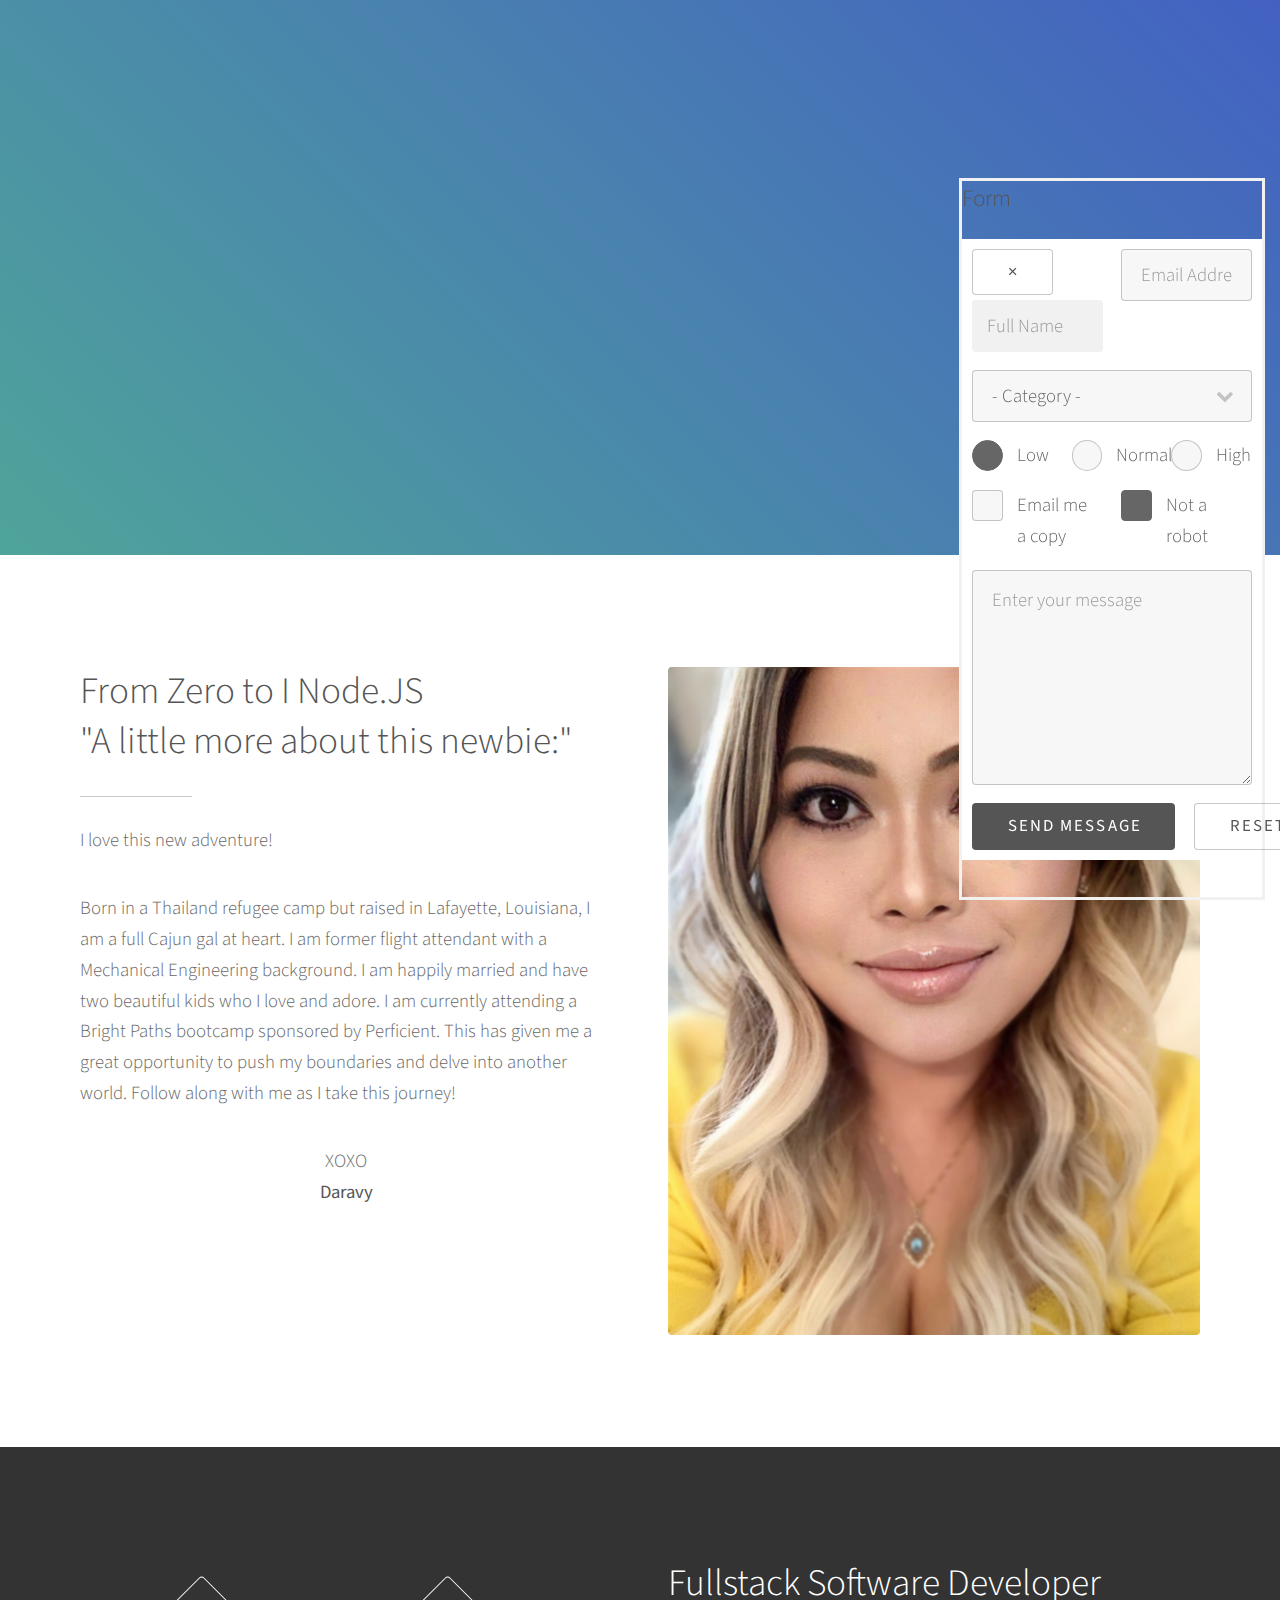
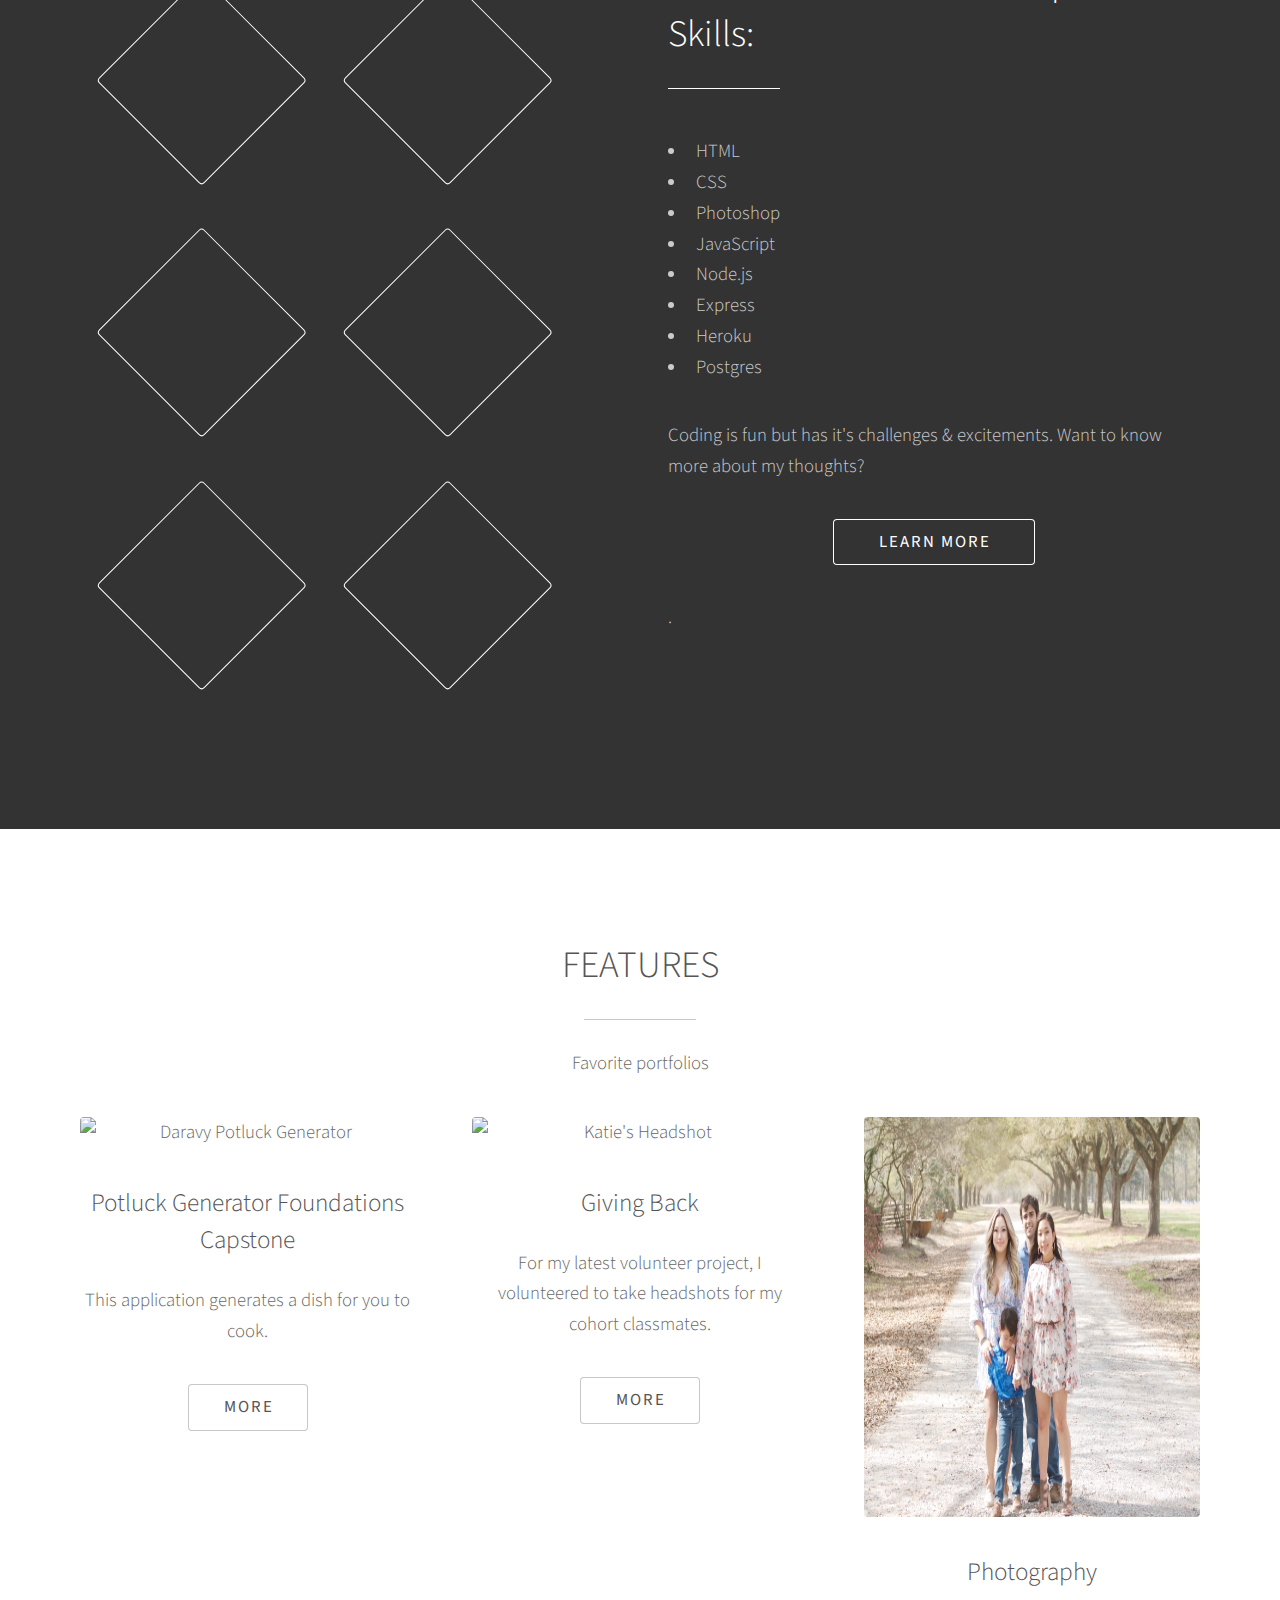
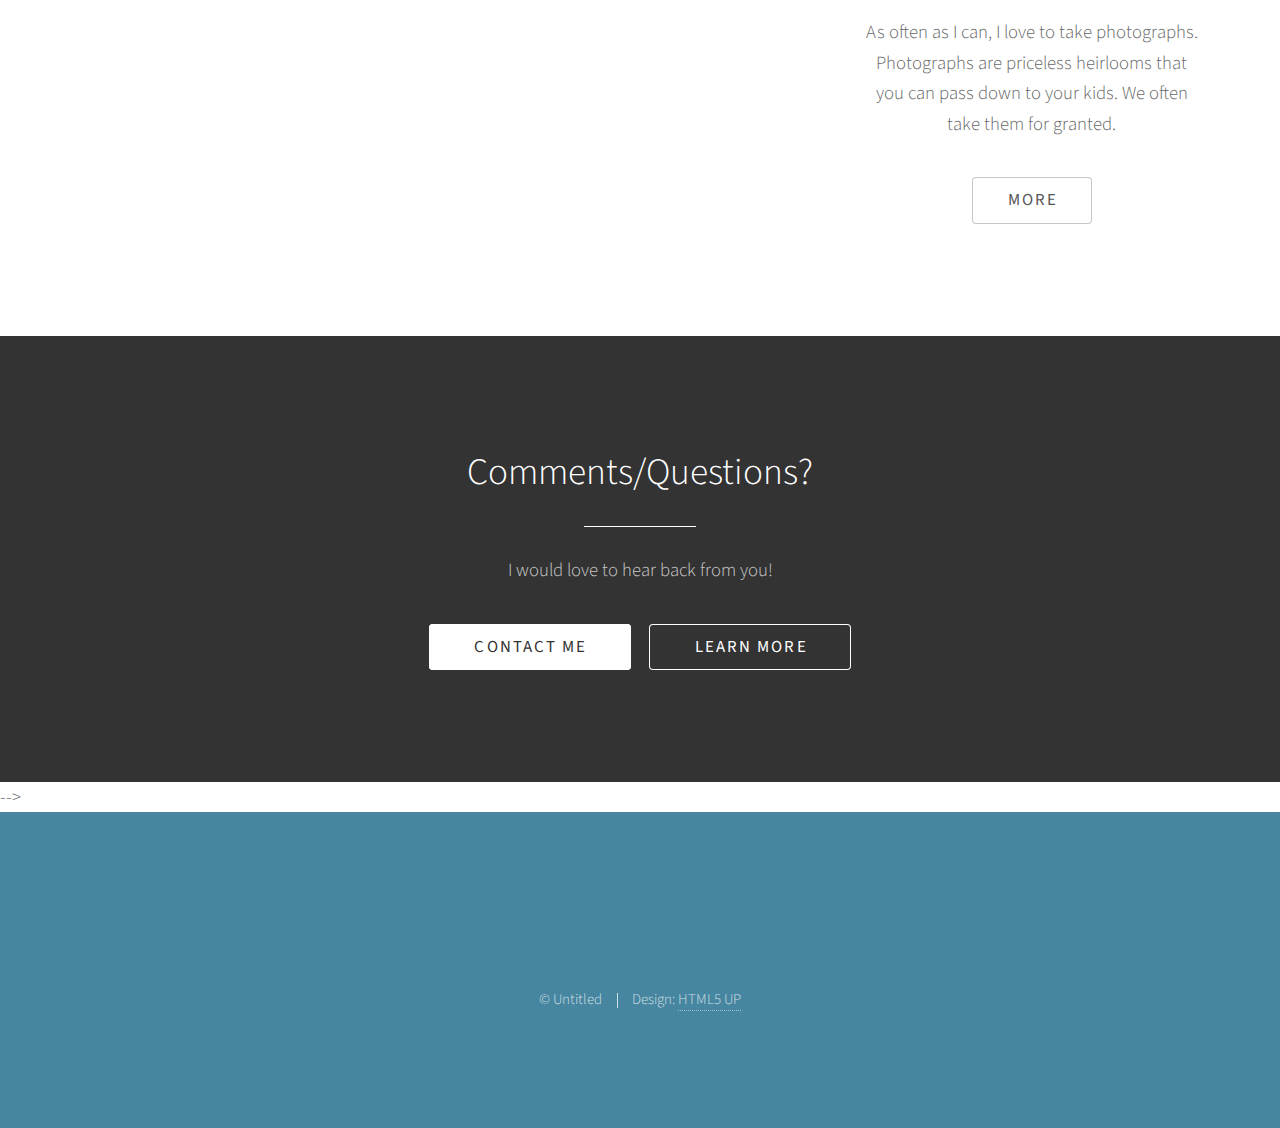
==== index.html @ 85b6d938 "revised code for pop up form" ====
<!DOCTYPE HTML>

<html>
	<head>
		<title>Daravy DeRouen</title>
		<meta charset="utf-8" />
		<meta name="viewport" content="width=device-width, initial-scale=1, user-scalable=no" />
		<link rel="stylesheet" href="assets/css/main.css" />
		<noscript><link rel="stylesheet" href="assets/css/noscript.css" /></noscript>
	</head>
	<body class="is-preload">

		<!-- Header -->
			<section id="header">
				<div class="inner">
					<span class="icon solid major fa-cloud"></span>
					<h1>Hi, I'm <strong>Daravy</strong><br />
					<a href="">Welcome to my site!</a>.</h1>
					<p><br />
					</p>
					<ul class="actions special">
						<li><a href="#one" class="button scrolly">Explore</a></li>
					</ul>
				</div>
			</section>

		<!-- One -->
			<section id="one" class="main style1">
				<div class="container">
					<div class="row gtr-150">
						<div class="col-6 col-12-medium">
							<header class="major">
								<h2>From Zero to I Node.JS<br />
								"A little more about this newbie:"</h2>
							</header>
							<p>I love this new adventure!</p>
							<p>Born in a Thailand refugee camp but raised in Lafayette, Louisiana, I am a full Cajun gal at heart. I am former flight attendant with a Mechanical Engineering background. I am happily married and have two beautiful kids who I love and adore. I am currently attending a Bright Paths bootcamp sponsored by Perficient. This has given me a great opportunity to push my boundaries and delve into another world. Follow along with me as I take this journey!</p>

							<p style="text-align: center;">XOXO<br>
							<span style="color:aqua;"><b>Daravy</b></span></p>
						</div>
						<div class="col-6 col-12-medium imp-medium">
							<span class="image fit"><img src="images/daravy_derouen.JPG" alt="" /></span>
						</div>
					</div>
				</div>
			</section>

		<!-- Two -->
			<section id="two" class="main style2">
				<div class="container">
					<div class="row gtr-150">
						<div class="col-6 col-12-medium">
							<ul class="major-icons">
								<li><span class="icon solid style1 major fa-code"></span></li>
								<li><span class="icon solid style2 major fa-bolt"></span></li>
								<li><span class="icon solid style3 major fa-camera-retro"></span></li>
								<li><span class="icon solid style4 major fa-cog"></span></li>
								<li><span class="icon solid style5 major fa-desktop"></span></li>
								<li><span class="icon solid style6 major fa-calendar"></span></li>
							</ul>
						</div>
						<div class="col-6 col-12-medium">
							<header class="major">
								<h2>Fullstack Software Developer<br />
								Skills:</h2>
							</header>
							<p>
								<ul>
									<li>HTML</li>
									<li>CSS</li>
									<li>Photoshop</li>
									<li>JavaScript</li>
									<li>Node.js</li>
									<li>Express</li>
									<li>Heroku</li>
									<li>Postgres</li>
								</ul>
							</p>

							<p>Coding is fun but has it's challenges & excitements. Want to know more about my thoughts?</p>
							<ul class="actions special">
								<li><a href="./blogs/beforeBootcamp.html" class="button wide">Learn More</a></li>
							</ul>

							.</p>
							<p></p>
						</div>
					</div>
				</div>
			</section>

		<!-- Three -->
			<section id="three" class="main style1 special">
				<div class="container">
					<header class="major">
						<h2>FEATURES</h2>
					</header>
					<p>Favorite portfolios</p>
					<div class="row gtr-150">
						<div class="col-4 col-12-medium">
							<span class="image fit"><img src="images/potluckCapstone.jpg" alt="Daravy Potluck Generator" /></span>
							<h3>Potluck Generator Foundations Capstone</h3>
							<p>This application generates a dish for you to cook.</p>
							<ul class="actions special">
								<li><a href="https://potluck-capstone-daravy.herokuapp.com/" class="button">More</a></li>
							</ul>
						</div>
						<div class="col-4 col-12-medium">
							<span class="image fit"><img src="images/IMG_0400.JPG" alt="Katie's Headshot" /></span>
							<h3>Giving Back</h3>
							<p>For my latest volunteer project, I volunteered to take headshots for my cohort classmates.</p>
							<ul class="actions special">
								<li><a href="#" class="button">More</a></li>
							</ul>
						</div>
						<div class="col-4 col-12-medium">
							<span class="image fit"><img src="images/derouen_family.JPG" width="800px" height="400px" alt="DeRouen" /></span>
							<h3>Photography</h3>
							<p>As often as I can, I love to take photographs. Photographs are priceless heirlooms that you can pass down to your kids. We often take them for granted.</p>
							<ul class="actions special">
								<li><a href="daravy/photo.html" target="blank" class="button">More</a></li>
							</ul>
						</div>
					</div>
				</div>
			</section>

		<!-- Four -->
			<section id="four" class="main style2 special">
				<div class="container">
					<header class="major">
						<h2>Comments/Questions?</h2>
					</header>
					<p>I would love to hear back from you!</p>
					<ul class="actions special">
						<li class="button wide primary" id="myForm" onclick="openForm()">Contact Me</a></li>
						<li><a href="./blogs/beforeBootcamp.html" class="button wide">Learn More</a></li>
					</ul>
				</div>
			</section>

		<!-- Five >
		<!--
			<section id="five" class="main style1">
				<div class="container">
					<header class="major special">
						<h2>Elements</h2>
					</header>

					<section>
						<h4>Text</h4>
						<p>This is <b>bold</b> and this is <strong>strong</strong>. This is <i>italic</i> and this is <em>emphasized</em>.
						This is <sup>superscript</sup> text and this is <sub>subscript</sub> text.
						This is <u>underlined</u> and this is code: <code>for (;;) { ... }</code>. Finally, <a href="#">this is a link</a>.</p>
						<hr />
						<header>
							<h4>Heading with a Subtitle</h4>
							<p>Lorem ipsum dolor sit amet nullam id egestas urna aliquam</p>
						</header>
						<p>Nunc lacinia ante nunc ac lobortis. Interdum adipiscing gravida odio porttitor sem non mi integer non faucibus ornare mi ut ante amet placerat aliquet. Volutpat eu sed ante lacinia sapien lorem accumsan varius montes viverra nibh in adipiscing blandit tempus accumsan.</p>
						<header>
							<h5>Heading with a Subtitle</h5>
							<p>Lorem ipsum dolor sit amet nullam id egestas urna aliquam</p>
						</header>
						<p>Nunc lacinia ante nunc ac lobortis. Interdum adipiscing gravida odio porttitor sem non mi integer non faucibus ornare mi ut ante amet placerat aliquet. Volutpat eu sed ante lacinia sapien lorem accumsan varius montes viverra nibh in adipiscing blandit tempus accumsan.</p>
						<hr />
						<h2>Heading Level 2</h2>
						<h3>Heading Level 3</h3>
						<h4>Heading Level 4</h4>
						<h5>Heading Level 5</h5>
						<h6>Heading Level 6</h6>
						<hr />
						<h5>Blockquote</h5>
						<blockquote>Fringilla nisl. Donec accumsan interdum nisi, quis tincidunt felis sagittis eget tempus euismod. Vestibulum ante ipsum primis in faucibus vestibulum. Blandit adipiscing eu felis iaculis volutpat ac adipiscing accumsan faucibus. Vestibulum ante ipsum primis in faucibus lorem ipsum dolor sit amet nullam adipiscing eu felis.</blockquote>
						<h5>Preformatted</h5>
						<pre><code>i = 0;

while (!deck.isInOrder()) {
print 'Iteration ' + i;
deck.shuffle();
i++;
}

print 'It took ' + i + ' iterations to sort the deck.';</code></pre>
					</section>

					<section>
						<h4>Lists</h4>
						<div class="row">
							<div class="col-6 col-12-medium">
								<h5>Unordered</h5>
								<ul>
									<li>Dolor pulvinar etiam.</li>
									<li>Sagittis adipiscing.</li>
									<li>Felis enim feugiat.</li>
								</ul>
								<h5>Alternate</h5>
								<ul class="alt">
									<li>Dolor pulvinar etiam.</li>
									<li>Sagittis adipiscing.</li>
									<li>Felis enim feugiat.</li>
								</ul>
							</div>
							<div class="col-6 col-12-medium">
								<h5>Ordered</h5>
								<ol>
									<li>Dolor pulvinar etiam.</li>
									<li>Etiam vel felis viverra.</li>
									<li>Felis enim feugiat.</li>
									<li>Dolor pulvinar etiam.</li>
									<li>Etiam vel felis lorem.</li>
									<li>Felis enim et feugiat.</li>
								</ol>
								<h5>Icons</h5>
								<ul class="icons">
									<li><a href="#" class="icon brands fa-twitter"><span class="label">Twitter</span></a></li>
									<li><a href="#" class="icon brands fa-facebook-f"><span class="label">Facebook</span></a></li>
									<li><a href="#" class="icon brands fa-instagram"><span class="label">Instagram</span></a></li>
									<li><a href="#" class="icon brands fa-github"><span class="label">Github</span></a></li>
								</ul>
							</div>
						</div>
						<h5>Actions</h5>
						<div class="row">
							<div class="col-6 col-12-medium">
								<ul class="actions">
									<li><a href="#" class="button primary">Default</a></li>
									<li><a href="#" class="button">Default</a></li>
								</ul>
								<ul class="actions small">
									<li><a href="#" class="button primary small">Small</a></li>
									<li><a href="#" class="button small">Small</a></li>
								</ul>
								<ul class="actions stacked">
									<li><a href="#" class="button primary">Default</a></li>
									<li><a href="#" class="button">Default</a></li>
								</ul>
								<ul class="actions stacked">
									<li><a href="#" class="button primary small">Small</a></li>
									<li><a href="#" class="button small">Small</a></li>
								</ul>
							</div>
							<div class="col-6 col-12-medium">
								<ul class="actions stacked">
									<li><a href="#" class="button primary fit">Default</a></li>
									<li><a href="#" class="button fit">Default</a></li>
								</ul>
								<ul class="actions stacked">
									<li><a href="#" class="button primary small fit">Small</a></li>
									<li><a href="#" class="button small fit">Small</a></li>
								</ul>
							</div>
						</div>
					</section>

					<section>
						<h4>Table</h4>
						<h5>Default</h5>
						<div class="table-wrapper">
							<table>
								<thead>
									<tr>
										<th>Name</th>
										<th>Description</th>
										<th>Price</th>
									</tr>
								</thead>
								<tbody>
									<tr>
										<td>Item One</td>
										<td>Ante turpis integer aliquet porttitor.</td>
										<td>29.99</td>
									</tr>
									<tr>
										<td>Item Two</td>
										<td>Vis ac commodo adipiscing arcu aliquet.</td>
										<td>19.99</td>
									</tr>
									<tr>
										<td>Item Three</td>
										<td> Morbi faucibus arcu accumsan lorem.</td>
										<td>29.99</td>
									</tr>
									<tr>
										<td>Item Four</td>
										<td>Vitae integer tempus condimentum.</td>
										<td>19.99</td>
									</tr>
									<tr>
										<td>Item Five</td>
										<td>Ante turpis integer aliquet porttitor.</td>
										<td>29.99</td>
									</tr>
								</tbody>
								<tfoot>
									<tr>
										<td colspan="2"></td>
										<td>100.00</td>
									</tr>
								</tfoot>
							</table>
						</div>

						<h5>Alternate</h5>
						<div class="table-wrapper">
							<table class="alt">
								<thead>
									<tr>
										<th>Name</th>
										<th>Description</th>
										<th>Price</th>
									</tr>
								</thead>
								<tbody>
									<tr>
										<td>Item One</td>
										<td>Ante turpis integer aliquet porttitor.</td>
										<td>29.99</td>
									</tr>
									<tr>
										<td>Item Two</td>
										<td>Vis ac commodo adipiscing arcu aliquet.</td>
										<td>19.99</td>
									</tr>
									<tr>
										<td>Item Three</td>
										<td> Morbi faucibus arcu accumsan lorem.</td>
										<td>29.99</td>
									</tr>
									<tr>
										<td>Item Four</td>
										<td>Vitae integer tempus condimentum.</td>
										<td>19.99</td>
									</tr>
									<tr>
										<td>Item Five</td>
										<td>Ante turpis integer aliquet porttitor.</td>
										<td>29.99</td>
									</tr>
								</tbody>
								<tfoot>
									<tr>
										<td colspan="2"></td>
										<td>100.00</td>
									</tr>
								</tfoot>
							</table>
						</div>
					</section>

					<section>
						<h4>Buttons</h4>
						<ul class="actions">
							<li><a href="#" class="button primary">Primary</a></li>
							<li><a href="#" class="button">Default</a></li>
						</ul>
						<ul class="actions">
							<li><a href="#" class="button large">Large</a></li>
							<li><a href="#" class="button">Default</a></li>
							<li><a href="#" class="button small">Small</a></li>
						</ul>
						<ul class="actions fit">
							<li><a href="#" class="button fit">Fit</a></li>
							<li><a href="#" class="button primary fit">Fit</a></li>
							<li><a href="#" class="button fit">Fit</a></li>
						</ul>
						<ul class="actions fit small">
							<li><a href="#" class="button primary fit small">Fit + Small</a></li>
							<li><a href="#" class="button fit small">Fit + Small</a></li>
							<li><a href="#" class="button primary fit small">Fit + Small</a></li>
						</ul>
						<ul class="actions">
							<li><a href="#" class="button primary icon solid fa-download">Icon</a></li>
							<li><a href="#" class="button icon solid fa-download">Icon</a></li>
						</ul>
						<ul class="actions">
							<li><span class="button primary disabled">Disabled</span></li>
							<li><span class="button disabled">Disabled</span></li>
						</ul>
					</section-->
					<div class="form-popup" id="myForm">
						<!--style="display: block;"-->
						<h4>Form</h4>
						<form target="_blank" action="https://formsubmit.co/derouen.daravy@gmail.com" method="POST" class="form-container">

							<div class="row gtr-uniform gtr-50">
								<div class="col-6 col-12-xsmall">
									<button class="close-button">&times;</button>
									<input type="text" name="name" id="name" value="" placeholder="Full Name" required />
								</div>
								<div class="col-6 col-12-xsmall">
									<input type="email" name="email" id="email" value="" placeholder="Email Address" required />
								</div>
								<div class="col-12">
									<select name="category" id="category">
										<option value="">- Category -</option>
										<option value="1">Work</option>
										<option value="1">Networking</option>
										<option value="1">Personal</option>
										<!--option value="1">Human Resources</option-->
									</select>
								</div>
								<div class="col-4 col-12-small">
									<input type="radio" id="priority-low" name="priority" checked>
									<label for="priority-low">Low</label>
									<!--took the "demo-" out of ids properties"-->
								</div>
								<div class="col-4 col-12-small">
									<input type="radio" id="priority-normal" name="priority">
									<label for="demo-priority-normal">Normal</label>
								</div>
								<div class="col-4 col-12-small">
									<input type="radio" id="priority-high" name="priority">
									<label for="priority-high">High</label>
								</div>
								<div class="col-6 col-12-small">
									<input type="checkbox" id="copy" name="copy">
									<label for="demo-copy">Email me a copy</label>
								</div>
								<div class="col-6 col-12-small">
									<input type="checkbox" id="human" name="human" checked>
									<label for="human">Not a robot</label>
								</div>
								<div class="col-12">
									<textarea name="message" id="message" placeholder="Enter your message" required rows="6"></textarea>
								</div>
								<div class="col-12">
									<ul class="actions">
										<li><input type="submit" value="Send Message" class="primary" /></li>
										<li><input type="reset" value="Reset" /></li>
									</ul>
								</div>
							</div>
						</form>
				
					</div>

					<!--section>
						<h4>Image</h4>
						<h5>Fit</h5>
						<div class="box alt">
							<div class="row gtr-uniform gtr-50">
								<div class="col-12"><span class="image fit"><img src="images/pic06.jpg" alt="" /></span></div>
								<div class="col-4"><span class="image fit"><img src="images/pic02.jpg" alt="" /></span></div>
								<div class="col-4"><span class="image fit"><img src="images/pic03.jpg" alt="" /></span></div>
								<div class="col-4"><span class="image fit"><img src="images/pic04.jpg" alt="" /></span></div>
								<div class="col-4"><span class="image fit"><img src="images/pic03.jpg" alt="" /></span></div>
								<div class="col-4"><span class="image fit"><img src="images/pic04.jpg" alt="" /></span></div>
								<div class="col-4"><span class="image fit"><img src="images/pic02.jpg" alt="" /></span></div>
								<div class="col-4"><span class="image fit"><img src="images/pic04.jpg" alt="" /></span></div>
								<div class="col-4"><span class="image fit"><img src="images/pic02.jpg" alt="" /></span></div>
								<div class="col-4"><span class="image fit"><img src="images/pic03.jpg" alt="" /></span></div>
							</div>
						</div>
						<h5>Left &amp; Right</h5>
						<p><span class="image left"><img src="images/pic05.jpg" alt="" /></span>Fringilla nisl. Donec accumsan interdum nisi, quis tincidunt felis sagittis eget. tempus euismod. Vestibulum ante ipsum primis in faucibus vestibulum. Blandit adipiscing eu felis iaculis volutpat ac adipiscing accumsan eu faucibus. Integer ac pellentesque praesent tincidunt felis sagittis eget. tempus euismod. Vestibulum ante ipsum primis in faucibus vestibulum. Blandit adipiscing eu felis iaculis volutpat ac adipiscing accumsan eu faucibus. Integer ac pellentesque praesent. Donec accumsan interdum nisi, quis tincidunt felis sagittis eget. tempus euismod. Vestibulum ante ipsum primis in faucibus vestibulum. Blandit adipiscing eu felis iaculis volutpat ac adipiscing accumsan eu faucibus. Integer ac pellentesque praesent tincidunt felis sagittis eget. tempus euismod. Vestibulum ante ipsum primis in faucibus vestibulum. Blandit adipiscing eu felis iaculis volutpat ac adipiscing accumsan eu faucibus. Integer ac pellentesque praesent. Blandit adipiscing eu felis iaculis volutpat ac adipiscing accumsan eu faucibus. Integer ac pellentesque praesent tincidunt felis sagittis eget. tempus euismod. Vestibulum ante ipsum primis in faucibus vestibulum. Blandit adipiscing eu felis iaculis volutpat ac adipiscing accumsan eu faucibus. Integer ac pellentesque praesent.</p>
						<p><span class="image right"><img src="images/pic05.jpg" alt="" /></span>Fringilla nisl. Donec accumsan interdum nisi, quis tincidunt felis sagittis eget. tempus euismod. Vestibulum ante ipsum primis in faucibus vestibulum. Blandit adipiscing eu felis iaculis volutpat ac adipiscing accumsan eu faucibus. Integer ac pellentesque praesent tincidunt felis sagittis eget. tempus euismod. Vestibulum ante ipsum primis in faucibus vestibulum. Blandit adipiscing eu felis iaculis volutpat ac adipiscing accumsan eu faucibus. Integer ac pellentesque praesent. Donec accumsan interdum nisi, quis tincidunt felis sagittis eget. tempus euismod. Vestibulum ante ipsum primis in faucibus vestibulum. Blandit adipiscing eu felis iaculis volutpat ac adipiscing accumsan eu faucibus. Integer ac pellentesque praesent tincidunt felis sagittis eget. tempus euismod. Vestibulum ante ipsum primis in faucibus vestibulum. Blandit adipiscing eu felis iaculis volutpat ac adipiscing accumsan eu faucibus. Integer ac pellentesque praesent. Blandit adipiscing eu felis iaculis volutpat ac adipiscing accumsan eu faucibus. Integer ac pellentesque praesent tincidunt felis sagittis eget. tempus euismod. Vestibulum ante ipsum primis in faucibus vestibulum. Blandit adipiscing eu felis iaculis volutpat ac adipiscing accumsan eu faucibus. Integer ac pellentesque praesent.</p>
					</section>

				</div>
			</section-->
		-->

		<!-- Footer -->
			<section id="footer">
				<ul class="icons">
					<li><a href="#" class="icon brands alt fa-twitter"><span class="label">Twitter</span></a></li>
			
					<li><a href="https://github.com/daravyderouen" class="icon brands alt fa-github"><span class="label">GitHub</span></a></li>
					<li><a href="https://www.linkedin.com/in/daravy/" class="icon solid alt fa-linkedin"><span class="label">LinkedIn</span></a></li>
				</ul>
				<ul class="copyright">
					<li>&copy; Untitled</li><li>Design: <a href="">HTML5 UP</a></li>
				</ul>
			</section>

		<!-- Scripts -->
		<script>

				function openForm() {
					//alert("Openform clicked!")
  				document.getElementById("myForm").style.display = 'block';
				}// changed from "block" to ''

				function closeForm() {
  				document.getElementById("myForm").style.display = "none";
				}

		</script>


			<script src="assets/js/jquery.min.js"></script>
			<script src="assets/js/jquery.scrolly.min.js"></script>
			<script src="assets/js/browser.min.js"></script>
			<script src="assets/js/breakpoints.min.js"></script>
			<script src="assets/js/util.js"></script>
			<script src="assets/js/main.js"></script>

	</body>
</html>
---- assets/css/main.css ----
@import url("fontawesome-all.min.css");
@import url("https://fonts.googleapis.com/css?family=Source+Sans+Pro:300,300italic,400,400italic");

/*
	Photon by HTML5 UP
	html5up.net | @ajlkn
	Free for personal and commercial use under the CCA 3.0 license (html5up.net/license)
*/

html, body, div, span, applet, object,
iframe, h1, h2, h3, h4, h5, h6, p, blockquote,
pre, a, abbr, acronym, address, big, cite,
code, del, dfn, em, img, ins, kbd, q, s, samp,
small, strike, strong, sub, sup, tt, var, b,
u, i, center, dl, dt, dd, ol, ul, li, fieldset,
form, label, legend, table, caption, tbody,
tfoot, thead, tr, th, td, article, aside,
canvas, details, embed, figure, figcaption,
footer, header, hgroup, menu, nav, output, ruby,
section, summary, time, mark, audio, video {
	margin: 0;
	padding: 0;
	border: 0;
	font-size: 100%;
	font: inherit;
	vertical-align: baseline;}

article, aside, details, figcaption, figure,
footer, header, hgroup, menu, nav, section {
	display: block;}

body {
	line-height: 1;
}

ol, ul {
	list-style: none;
}

blockquote, q {
	quotes: none;
}

	blockquote:before, blockquote:after, q:before, q:after {
		content: '';
		content: none;
	}

table {
	border-collapse: collapse;
	border-spacing: 0;
}

body {
	-webkit-text-size-adjust: none;
}

mark {
	background-color: transparent;
	color: inherit;
}

input::-moz-focus-inner {
	border: 0;
	padding: 0;
}

input, select, textarea {
	-moz-appearance: none;
	-webkit-appearance: none;
	-ms-appearance: none;
	appearance: none;
}

/* Basic */

	html {
		box-sizing: border-box;
	}

	*, *:before, *:after {
		box-sizing: inherit;
	}

	body {
		background: #fff;
	}

		body.is-preload *, body.is-preload *:before, body.is-preload *:after {
			-moz-animation: none !important;
			-webkit-animation: none !important;
			-ms-animation: none !important;
			animation: none !important;
			-moz-transition: none !important;
			-webkit-transition: none !important;
			-ms-transition: none !important;
			transition: none !important;
		}

	body, input, select, textarea {
		color: #666;
		font-family: "Source Sans Pro", Helvetica, sans-serif;
		font-size: 16pt;
		font-weight: 300;
		line-height: 1.65em;
	}

	a {
		-moz-transition: color 0.2s ease-in-out, border-color 0.2s ease-in-out;
		-webkit-transition: color 0.2s ease-in-out, border-color 0.2s ease-in-out;
		-ms-transition: color 0.2s ease-in-out, border-color 0.2s ease-in-out;
		transition: color 0.2s ease-in-out, border-color 0.2s ease-in-out;
		border-bottom: dotted 1px #666;
		color: inherit;
		text-decoration: none;
	}

		a:hover {
			border-bottom-color: transparent !important;
			color: #6bd4c8;
		}

	strong, b {
		color: #555;
		font-weight: 400;
	}

	em, i {
		font-style: italic;
	}

	p {
		margin: 0 0 2em 0;
	}

	h1, h2, h3, h4, h5, h6 {
		color: #555;
		line-height: 1em;
		margin: 0 0 1em 0;
	}

		h1 a, h2 a, h3 a, h4 a, h5 a, h6 a {
			color: inherit;
			text-decoration: none;
		}

	h1 {
		font-size: 2.25em;
		line-height: 1.35em;
	}

	h2 {
		font-size: 2em;
		line-height: 1.35em;
	}

	h3 {
		font-size: 1.35em;
		line-height: 1.5em;
	}

	h4 {
		font-size: 1.25em;
		line-height: 1.5em;
	}

	h5 {
		font-size: 0.9em;
		line-height: 1.5em;
	}

	h6 {
		font-size: 0.7em;
		line-height: 1.5em;
	}

	sub {
		font-size: 0.8em;
		position: relative;
		top: 0.5em;
	}

	sup {
		font-size: 0.8em;
		position: relative;
		top: -0.5em;
	}

	hr {
		border: 0;
		border-bottom: solid 1px rgba(144, 144, 144, 0.5);
		margin: 2em 0;
	}

		hr.major {
			margin: 3em 0;
		}

	blockquote {
		border-left: solid 4px rgba(144, 144, 144, 0.5);
		font-style: italic;
		margin: 0 0 2em 0;
		padding: 0.5em 0 0.5em 2em;
	}

	code {
		background: rgba(144, 144, 144, 0.075);
		border-radius: 4px;
		border: solid 1px rgba(144, 144, 144, 0.5);
		font-family: "Courier New", monospace;
		font-size: 0.9em;
		margin: 0 0.25em;
		padding: 0.25em 0.65em;
	}

	pre {
		-webkit-overflow-scrolling: touch;
		font-family: "Courier New", monospace;
		font-size: 0.9em;
		margin: 0 0 2em 0;
	}

		pre code {
			display: block;
			line-height: 1.75em;
			padding: 1em 1.5em;
			overflow-x: auto;
		}

	.align-left {
		text-align: left;
	}

	.align-center {
		text-align: center;
	}

	.align-right {
		text-align: right;
	}

/* Container */

	.container {
		margin: 0 auto;
		max-width: calc(100% - 4em);
		width: 60em;
	}

		.container.xsmall {
			width: 15em;
		}

		.container.small {
			width: 30em;
		}

		.container.medium {
			width: 45em;
		}

		.container.large {
			width: 75em;
		}

		.container.xlarge {
			width: 90em;
		}

		.container.max {
			width: 100%;
		}

		@media screen and (max-width: 980px) {

			.container {
				max-width: 100% !important;
				width: 100% !important;
			}

		}

		@media screen and (max-width: 480px) {

			.container {
				max-width: calc(100% - 3em);
			}

		}

/* Row */

	.row {
		display: flex;
		flex-wrap: wrap;
		box-sizing: border-box;
		align-items: stretch;
	}

		.row > * {
			box-sizing: border-box;
		}

		.row.gtr-uniform > * > :last-child {
			margin-bottom: 0;
		}

		.row.aln-left {
			justify-content: flex-start;
		}

		.row.aln-center {
			justify-content: center;
		}

		.row.aln-right {
			justify-content: flex-end;
		}

		.row.aln-top {
			align-items: flex-start;
		}

		.row.aln-middle {
			align-items: center;
		}

		.row.aln-bottom {
			align-items: flex-end;
		}

		.row > .imp {
			order: -1;
		}

		.row > .col-1 {
			width: 8.33333%;
		}

		.row > .off-1 {
			margin-left: 8.33333%;
		}

		.row > .col-2 {
			width: 16.66667%;
		}

		.row > .off-2 {
			margin-left: 16.66667%;
		}

		.row > .col-3 {
			width: 25%;
		}

		.row > .off-3 {
			margin-left: 25%;
		}

		.row > .col-4 {
			width: 33.33333%;
		}

		.row > .off-4 {
			margin-left: 33.33333%;
		}

		.row > .col-5 {
			width: 41.66667%;
		}

		.row > .off-5 {
			margin-left: 41.66667%;
		}

		.row > .col-6 {
			width: 50%;
		}

		.row > .off-6 {
			margin-left: 50%;
		}

		.row > .col-7 {
			width: 58.33333%;
		}

		.row > .off-7 {
			margin-left: 58.33333%;
		}

		.row > .col-8 {
			width: 66.66667%;
		}

		.row > .off-8 {
			margin-left: 66.66667%;
		}

		.row > .col-9 {
			width: 75%;
		}

		.row > .off-9 {
			margin-left: 75%;
		}

		.row > .col-10 {
			width: 83.33333%;
		}

		.row > .off-10 {
			margin-left: 83.33333%;
		}

		.row > .col-11 {
			width: 91.66667%;
		}

		.row > .off-11 {
			margin-left: 91.66667%;
		}

		.row > .col-12 {
			width: 100%;
		}

		.row > .off-12 {
			margin-left: 100%;
		}

		.row.gtr-0 {
			margin-top: 0;
			margin-left: 0em;
		}

			.row.gtr-0 > * {
				padding: 0 0 0 0em;
			}

			.row.gtr-0.gtr-uniform {
				margin-top: 0em;
			}

				.row.gtr-0.gtr-uniform > * {
					padding-top: 0em;
				}

		.row.gtr-25 {
			margin-top: 0;
			margin-left: -0.5em;
		}

			.row.gtr-25 > * {
				padding: 0 0 0 0.5em;
			}

			.row.gtr-25.gtr-uniform {
				margin-top: -0.5em;
			}

				.row.gtr-25.gtr-uniform > * {
					padding-top: 0.5em;
				}

		.row.gtr-50 {
			margin-top: 0;
			margin-left: -1em;
		}

			.row.gtr-50 > * {
				padding: 0 0 0 1em;
			}

			.row.gtr-50.gtr-uniform {
				margin-top: -1em;
			}

				.row.gtr-50.gtr-uniform > * {
					padding-top: 1em;
				}

		.row {
			margin-top: 0;
			margin-left: -2em;
		}

			.row > * {
				padding: 0 0 0 2em;
			}

			.row.gtr-uniform {
				margin-top: -2em;
			}

				.row.gtr-uniform > * {
					padding-top: 2em;
				}

		.row.gtr-150 {
			margin-top: 0;
			margin-left: -3em;
		}

			.row.gtr-150 > * {
				padding: 0 0 0 3em;
			}

			.row.gtr-150.gtr-uniform {
				margin-top: -3em;
			}

				.row.gtr-150.gtr-uniform > * {
					padding-top: 3em;
				}

		.row.gtr-200 {
			margin-top: 0;
			margin-left: -4em;
		}

			.row.gtr-200 > * {
				padding: 0 0 0 4em;
			}

			.row.gtr-200.gtr-uniform {
				margin-top: -4em;
			}

				.row.gtr-200.gtr-uniform > * {
					padding-top: 4em;
				}

		@media screen and (max-width: 1680px) {

			.row {
				display: flex;
				flex-wrap: wrap;
				box-sizing: border-box;
				align-items: stretch;
			}

				.row > * {
					box-sizing: border-box;
				}

				.row.gtr-uniform > * > :last-child {
					margin-bottom: 0;
				}

				.row.aln-left {
					justify-content: flex-start;
				}

				.row.aln-center {
					justify-content: center;
				}

				.row.aln-right {
					justify-content: flex-end;
				}

				.row.aln-top {
					align-items: flex-start;
				}

				.row.aln-middle {
					align-items: center;
				}

				.row.aln-bottom {
					align-items: flex-end;
				}

				.row > .imp-xlarge {
					order: -1;
				}

				.row > .col-1-xlarge {
					width: 8.33333%;
				}

				.row > .off-1-xlarge {
					margin-left: 8.33333%;
				}

				.row > .col-2-xlarge {
					width: 16.66667%;
				}

				.row > .off-2-xlarge {
					margin-left: 16.66667%;
				}

				.row > .col-3-xlarge {
					width: 25%;
				}

				.row > .off-3-xlarge {
					margin-left: 25%;
				}

				.row > .col-4-xlarge {
					width: 33.33333%;
				}

				.row > .off-4-xlarge {
					margin-left: 33.33333%;
				}

				.row > .col-5-xlarge {
					width: 41.66667%;
				}

				.row > .off-5-xlarge {
					margin-left: 41.66667%;
				}

				.row > .col-6-xlarge {
					width: 50%;
				}

				.row > .off-6-xlarge {
					margin-left: 50%;
				}

				.row > .col-7-xlarge {
					width: 58.33333%;
				}

				.row > .off-7-xlarge {
					margin-left: 58.33333%;
				}

				.row > .col-8-xlarge {
					width: 66.66667%;
				}

				.row > .off-8-xlarge {
					margin-left: 66.66667%;
				}

				.row > .col-9-xlarge {
					width: 75%;
				}

				.row > .off-9-xlarge {
					margin-left: 75%;
				}

				.row > .col-10-xlarge {
					width: 83.33333%;
				}

				.row > .off-10-xlarge {
					margin-left: 83.33333%;
				}

				.row > .col-11-xlarge {
					width: 91.66667%;
				}

				.row > .off-11-xlarge {
					margin-left: 91.66667%;
				}

				.row > .col-12-xlarge {
					width: 100%;
				}

				.row > .off-12-xlarge {
					margin-left: 100%;
				}

				.row.gtr-0 {
					margin-top: 0;
					margin-left: 0em;
				}

					.row.gtr-0 > * {
						padding: 0 0 0 0em;
					}

					.row.gtr-0.gtr-uniform {
						margin-top: 0em;
					}

						.row.gtr-0.gtr-uniform > * {
							padding-top: 0em;
						}

				.row.gtr-25 {
					margin-top: 0;
					margin-left: -0.5em;
				}

					.row.gtr-25 > * {
						padding: 0 0 0 0.5em;
					}

					.row.gtr-25.gtr-uniform {
						margin-top: -0.5em;
					}

						.row.gtr-25.gtr-uniform > * {
							padding-top: 0.5em;
						}

				.row.gtr-50 {
					margin-top: 0;
					margin-left: -1em;
				}

					.row.gtr-50 > * {
						padding: 0 0 0 1em;
					}

					.row.gtr-50.gtr-uniform {
						margin-top: -1em;
					}

						.row.gtr-50.gtr-uniform > * {
							padding-top: 1em;
						}

				.row {
					margin-top: 0;
					margin-left: -2em;
				}

					.row > * {
						padding: 0 0 0 2em;
					}

					.row.gtr-uniform {
						margin-top: -2em;
					}

						.row.gtr-uniform > * {
							padding-top: 2em;
						}

				.row.gtr-150 {
					margin-top: 0;
					margin-left: -3em;
				}

					.row.gtr-150 > * {
						padding: 0 0 0 3em;
					}

					.row.gtr-150.gtr-uniform {
						margin-top: -3em;
					}

						.row.gtr-150.gtr-uniform > * {
							padding-top: 3em;
						}

				.row.gtr-200 {
					margin-top: 0;
					margin-left: -4em;
				}

					.row.gtr-200 > * {
						padding: 0 0 0 4em;
					}

					.row.gtr-200.gtr-uniform {
						margin-top: -4em;
					}

						.row.gtr-200.gtr-uniform > * {
							padding-top: 4em;
						}

		}

		@media screen and (max-width: 1140px) {

			.row {
				display: flex;
				flex-wrap: wrap;
				box-sizing: border-box;
				align-items: stretch;
			}

				.row > * {
					box-sizing: border-box;
				}

				.row.gtr-uniform > * > :last-child {
					margin-bottom: 0;
				}

				.row.aln-left {
					justify-content: flex-start;
				}

				.row.aln-center {
					justify-content: center;
				}

				.row.aln-right {
					justify-content: flex-end;
				}

				.row.aln-top {
					align-items: flex-start;
				}

				.row.aln-middle {
					align-items: center;
				}

				.row.aln-bottom {
					align-items: flex-end;
				}

				.row > .imp-large {
					order: -1;
				}

				.row > .col-1-large {
					width: 8.33333%;
				}

				.row > .off-1-large {
					margin-left: 8.33333%;
				}

				.row > .col-2-large {
					width: 16.66667%;
				}

				.row > .off-2-large {
					margin-left: 16.66667%;
				}

				.row > .col-3-large {
					width: 25%;
				}

				.row > .off-3-large {
					margin-left: 25%;
				}

				.row > .col-4-large {
					width: 33.33333%;
				}

				.row > .off-4-large {
					margin-left: 33.33333%;
				}

				.row > .col-5-large {
					width: 41.66667%;
				}

				.row > .off-5-large {
					margin-left: 41.66667%;
				}

				.row > .col-6-large {
					width: 50%;
				}

				.row > .off-6-large {
					margin-left: 50%;
				}

				.row > .col-7-large {
					width: 58.33333%;
				}

				.row > .off-7-large {
					margin-left: 58.33333%;
				}

				.row > .col-8-large {
					width: 66.66667%;
				}

				.row > .off-8-large {
					margin-left: 66.66667%;
				}

				.row > .col-9-large {
					width: 75%;
				}

				.row > .off-9-large {
					margin-left: 75%;
				}

				.row > .col-10-large {
					width: 83.33333%;
				}

				.row > .off-10-large {
					margin-left: 83.33333%;
				}

				.row > .col-11-large {
					width: 91.66667%;
				}

				.row > .off-11-large {
					margin-left: 91.66667%;
				}

				.row > .col-12-large {
					width: 100%;
				}

				.row > .off-12-large {
					margin-left: 100%;
				}

				.row.gtr-0 {
					margin-top: 0;
					margin-left: 0em;
				}

					.row.gtr-0 > * {
						padding: 0 0 0 0em;
					}

					.row.gtr-0.gtr-uniform {
						margin-top: 0em;
					}

						.row.gtr-0.gtr-uniform > * {
							padding-top: 0em;
						}

				.row.gtr-25 {
					margin-top: 0;
					margin-left: -0.5em;
				}

					.row.gtr-25 > * {
						padding: 0 0 0 0.5em;
					}

					.row.gtr-25.gtr-uniform {
						margin-top: -0.5em;
					}

						.row.gtr-25.gtr-uniform > * {
							padding-top: 0.5em;
						}

				.row.gtr-50 {
					margin-top: 0;
					margin-left: -1em;
				}

					.row.gtr-50 > * {
						padding: 0 0 0 1em;
					}

					.row.gtr-50.gtr-uniform {
						margin-top: -1em;
					}

						.row.gtr-50.gtr-uniform > * {
							padding-top: 1em;
						}

				.row {
					margin-top: 0;
					margin-left: -2em;
				}

					.row > * {
						padding: 0 0 0 2em;
					}

					.row.gtr-uniform {
						margin-top: -2em;
					}

						.row.gtr-uniform > * {
							padding-top: 2em;
						}

				.row.gtr-150 {
					margin-top: 0;
					margin-left: -3em;
				}

					.row.gtr-150 > * {
						padding: 0 0 0 3em;
					}

					.row.gtr-150.gtr-uniform {
						margin-top: -3em;
					}

						.row.gtr-150.gtr-uniform > * {
							padding-top: 3em;
						}

				.row.gtr-200 {
					margin-top: 0;
					margin-left: -4em;
				}

					.row.gtr-200 > * {
						padding: 0 0 0 4em;
					}

					.row.gtr-200.gtr-uniform {
						margin-top: -4em;
					}

						.row.gtr-200.gtr-uniform > * {
							padding-top: 4em;
						}

		}

		@media screen and (max-width: 980px) {

			.row {
				display: flex;
				flex-wrap: wrap;
				box-sizing: border-box;
				align-items: stretch;
			}

				.row > * {
					box-sizing: border-box;
				}

				.row.gtr-uniform > * > :last-child {
					margin-bottom: 0;
				}

				.row.aln-left {
					justify-content: flex-start;
				}

				.row.aln-center {
					justify-content: center;
				}

				.row.aln-right {
					justify-content: flex-end;
				}

				.row.aln-top {
					align-items: flex-start;
				}

				.row.aln-middle {
					align-items: center;
				}

				.row.aln-bottom {
					align-items: flex-end;
				}

				.row > .imp-medium {
					order: -1;
				}

				.row > .col-1-medium {
					width: 8.33333%;
				}

				.row > .off-1-medium {
					margin-left: 8.33333%;
				}

				.row > .col-2-medium {
					width: 16.66667%;
				}

				.row > .off-2-medium {
					margin-left: 16.66667%;
				}

				.row > .col-3-medium {
					width: 25%;
				}

				.row > .off-3-medium {
					margin-left: 25%;
				}

				.row > .col-4-medium {
					width: 33.33333%;
				}

				.row > .off-4-medium {
					margin-left: 33.33333%;
				}

				.row > .col-5-medium {
					width: 41.66667%;
				}

				.row > .off-5-medium {
					margin-left: 41.66667%;
				}

				.row > .col-6-medium {
					width: 50%;
				}

				.row > .off-6-medium {
					margin-left: 50%;
				}

				.row > .col-7-medium {
					width: 58.33333%;
				}

				.row > .off-7-medium {
					margin-left: 58.33333%;
				}

				.row > .col-8-medium {
					width: 66.66667%;
				}

				.row > .off-8-medium {
					margin-left: 66.66667%;
				}

				.row > .col-9-medium {
					width: 75%;
				}

				.row > .off-9-medium {
					margin-left: 75%;
				}

				.row > .col-10-medium {
					width: 83.33333%;
				}

				.row > .off-10-medium {
					margin-left: 83.33333%;
				}

				.row > .col-11-medium {
					width: 91.66667%;
				}

				.row > .off-11-medium {
					margin-left: 91.66667%;
				}

				.row > .col-12-medium {
					width: 100%;
				}

				.row > .off-12-medium {
					margin-left: 100%;
				}

				.row.gtr-0 {
					margin-top: 0;
					margin-left: 0em;
				}

					.row.gtr-0 > * {
						padding: 0 0 0 0em;
					}

					.row.gtr-0.gtr-uniform {
						margin-top: 0em;
					}

						.row.gtr-0.gtr-uniform > * {
							padding-top: 0em;
						}

				.row.gtr-25 {
					margin-top: 0;
					margin-left: -0.5em;
				}

					.row.gtr-25 > * {
						padding: 0 0 0 0.5em;
					}

					.row.gtr-25.gtr-uniform {
						margin-top: -0.5em;
					}

						.row.gtr-25.gtr-uniform > * {
							padding-top: 0.5em;
						}

				.row.gtr-50 {
					margin-top: 0;
					margin-left: -1em;
				}

					.row.gtr-50 > * {
						padding: 0 0 0 1em;
					}

					.row.gtr-50.gtr-uniform {
						margin-top: -1em;
					}

						.row.gtr-50.gtr-uniform > * {
							padding-top: 1em;
						}

				.row {
					margin-top: 0;
					margin-left: -2em;
				}

					.row > * {
						padding: 0 0 0 2em;
					}

					.row.gtr-uniform {
						margin-top: -2em;
					}

						.row.gtr-uniform > * {
							padding-top: 2em;
						}

				.row.gtr-150 {
					margin-top: 0;
					margin-left: -3em;
				}

					.row.gtr-150 > * {
						padding: 0 0 0 3em;
					}

					.row.gtr-150.gtr-uniform {
						margin-top: -3em;
					}

						.row.gtr-150.gtr-uniform > * {
							padding-top: 3em;
						}

				.row.gtr-200 {
					margin-top: 0;
					margin-left: -4em;
				}

					.row.gtr-200 > * {
						padding: 0 0 0 4em;
					}

					.row.gtr-200.gtr-uniform {
						margin-top: -4em;
					}

						.row.gtr-200.gtr-uniform > * {
							padding-top: 4em;
						}

		}

		@media screen and (max-width: 736px) {

			.row {
				display: flex;
				flex-wrap: wrap;
				box-sizing: border-box;
				align-items: stretch;
			}

				.row > * {
					box-sizing: border-box;
				}

				.row.gtr-uniform > * > :last-child {
					margin-bottom: 0;
				}

				.row.aln-left {
					justify-content: flex-start;
				}

				.row.aln-center {
					justify-content: center;
				}

				.row.aln-right {
					justify-content: flex-end;
				}

				.row.aln-top {
					align-items: flex-start;
				}

				.row.aln-middle {
					align-items: center;
				}

				.row.aln-bottom {
					align-items: flex-end;
				}

				.row > .imp-small {
					order: -1;
				}

				.row > .col-1-small {
					width: 8.33333%;
				}

				.row > .off-1-small {
					margin-left: 8.33333%;
				}

				.row > .col-2-small {
					width: 16.66667%;
				}

				.row > .off-2-small {
					margin-left: 16.66667%;
				}

				.row > .col-3-small {
					width: 25%;
				}

				.row > .off-3-small {
					margin-left: 25%;
				}

				.row > .col-4-small {
					width: 33.33333%;
				}

				.row > .off-4-small {
					margin-left: 33.33333%;
				}

				.row > .col-5-small {
					width: 41.66667%;
				}

				.row > .off-5-small {
					margin-left: 41.66667%;
				}

				.row > .col-6-small {
					width: 50%;
				}

				.row > .off-6-small {
					margin-left: 50%;
				}

				.row > .col-7-small {
					width: 58.33333%;
				}

				.row > .off-7-small {
					margin-left: 58.33333%;
				}

				.row > .col-8-small {
					width: 66.66667%;
				}

				.row > .off-8-small {
					margin-left: 66.66667%;
				}

				.row > .col-9-small {
					width: 75%;
				}

				.row > .off-9-small {
					margin-left: 75%;
				}

				.row > .col-10-small {
					width: 83.33333%;
				}

				.row > .off-10-small {
					margin-left: 83.33333%;
				}

				.row > .col-11-small {
					width: 91.66667%;
				}

				.row > .off-11-small {
					margin-left: 91.66667%;
				}

				.row > .col-12-small {
					width: 100%;
				}

				.row > .off-12-small {
					margin-left: 100%;
				}

				.row.gtr-0 {
					margin-top: 0;
					margin-left: 0em;
				}

					.row.gtr-0 > * {
						padding: 0 0 0 0em;
					}

					.row.gtr-0.gtr-uniform {
						margin-top: 0em;
					}

						.row.gtr-0.gtr-uniform > * {
							padding-top: 0em;
						}

				.row.gtr-25 {
					margin-top: 0;
					margin-left: -0.5em;
				}

					.row.gtr-25 > * {
						padding: 0 0 0 0.5em;
					}

					.row.gtr-25.gtr-uniform {
						margin-top: -0.5em;
					}

						.row.gtr-25.gtr-uniform > * {
							padding-top: 0.5em;
						}

				.row.gtr-50 {
					margin-top: 0;
					margin-left: -1em;
				}

					.row.gtr-50 > * {
						padding: 0 0 0 1em;
					}

					.row.gtr-50.gtr-uniform {
						margin-top: -1em;
					}

						.row.gtr-50.gtr-uniform > * {
							padding-top: 1em;
						}

				.row {
					margin-top: 0;
					margin-left: -2em;
				}

					.row > * {
						padding: 0 0 0 2em;
					}

					.row.gtr-uniform {
						margin-top: -2em;
					}

						.row.gtr-uniform > * {
							padding-top: 2em;
						}

				.row.gtr-150 {
					margin-top: 0;
					margin-left: -3em;
				}

					.row.gtr-150 > * {
						padding: 0 0 0 3em;
					}

					.row.gtr-150.gtr-uniform {
						margin-top: -3em;
					}

						.row.gtr-150.gtr-uniform > * {
							padding-top: 3em;
						}

				.row.gtr-200 {
					margin-top: 0;
					margin-left: -4em;
				}

					.row.gtr-200 > * {
						padding: 0 0 0 4em;
					}

					.row.gtr-200.gtr-uniform {
						margin-top: -4em;
					}

						.row.gtr-200.gtr-uniform > * {
							padding-top: 4em;
						}

		}

		@media screen and (max-width: 480px) {

			.row {
				display: flex;
				flex-wrap: wrap;
				box-sizing: border-box;
				align-items: stretch;
			}

				.row > * {
					box-sizing: border-box;
				}

				.row.gtr-uniform > * > :last-child {
					margin-bottom: 0;
				}

				.row.aln-left {
					justify-content: flex-start;
				}

				.row.aln-center {
					justify-content: center;
				}

				.row.aln-right {
					justify-content: flex-end;
				}

				.row.aln-top {
					align-items: flex-start;
				}

				.row.aln-middle {
					align-items: center;
				}

				.row.aln-bottom {
					align-items: flex-end;
				}

				.row > .imp-xsmall {
					order: -1;
				}

				.row > .col-1-xsmall {
					width: 8.33333%;
				}

				.row > .off-1-xsmall {
					margin-left: 8.33333%;
				}

				.row > .col-2-xsmall {
					width: 16.66667%;
				}

				.row > .off-2-xsmall {
					margin-left: 16.66667%;
				}

				.row > .col-3-xsmall {
					width: 25%;
				}

				.row > .off-3-xsmall {
					margin-left: 25%;
				}

				.row > .col-4-xsmall {
					width: 33.33333%;
				}

				.row > .off-4-xsmall {
					margin-left: 33.33333%;
				}

				.row > .col-5-xsmall {
					width: 41.66667%;
				}

				.row > .off-5-xsmall {
					margin-left: 41.66667%;
				}

				.row > .col-6-xsmall {
					width: 50%;
				}

				.row > .off-6-xsmall {
					margin-left: 50%;
				}

				.row > .col-7-xsmall {
					width: 58.33333%;
				}

				.row > .off-7-xsmall {
					margin-left: 58.33333%;
				}

				.row > .col-8-xsmall {
					width: 66.66667%;
				}

				.row > .off-8-xsmall {
					margin-left: 66.66667%;
				}

				.row > .col-9-xsmall {
					width: 75%;
				}

				.row > .off-9-xsmall {
					margin-left: 75%;
				}

				.row > .col-10-xsmall {
					width: 83.33333%;
				}

				.row > .off-10-xsmall {
					margin-left: 83.33333%;
				}

				.row > .col-11-xsmall {
					width: 91.66667%;
				}

				.row > .off-11-xsmall {
					margin-left: 91.66667%;
				}

				.row > .col-12-xsmall {
					width: 100%;
				}

				.row > .off-12-xsmall {
					margin-left: 100%;
				}

				.row.gtr-0 {
					margin-top: 0;
					margin-left: 0em;
				}

					.row.gtr-0 > * {
						padding: 0 0 0 0em;
					}

					.row.gtr-0.gtr-uniform {
						margin-top: 0em;
					}

						.row.gtr-0.gtr-uniform > * {
							padding-top: 0em;
						}

				.row.gtr-25 {
					margin-top: 0;
					margin-left: -0.5em;
				}

					.row.gtr-25 > * {
						padding: 0 0 0 0.5em;
					}

					.row.gtr-25.gtr-uniform {
						margin-top: -0.5em;
					}

						.row.gtr-25.gtr-uniform > * {
							padding-top: 0.5em;
						}

				.row.gtr-50 {
					margin-top: 0;
					margin-left: -1em;
				}

					.row.gtr-50 > * {
						padding: 0 0 0 1em;
					}

					.row.gtr-50.gtr-uniform {
						margin-top: -1em;
					}

						.row.gtr-50.gtr-uniform > * {
							padding-top: 1em;
						}

				.row {
					margin-top: 0;
					margin-left: -2em;
				}

					.row > * {
						padding: 0 0 0 2em;
					}

					.row.gtr-uniform {
						margin-top: -2em;
					}

						.row.gtr-uniform > * {
							padding-top: 2em;
						}

				.row.gtr-150 {
					margin-top: 0;
					margin-left: -3em;
				}

					.row.gtr-150 > * {
						padding: 0 0 0 3em;
					}

					.row.gtr-150.gtr-uniform {
						margin-top: -3em;
					}

						.row.gtr-150.gtr-uniform > * {
							padding-top: 3em;
						}

				.row.gtr-200 {
					margin-top: 0;
					margin-left: -4em;
				}

					.row.gtr-200 > * {
						padding: 0 0 0 4em;
					}

					.row.gtr-200.gtr-uniform {
						margin-top: -4em;
					}

						.row.gtr-200.gtr-uniform > * {
							padding-top: 4em;
						}

		}

		@media screen and (max-width: 320px) {

			.row {
				display: flex;
				flex-wrap: wrap;
				box-sizing: border-box;
				align-items: stretch;
			}

				.row > * {
					box-sizing: border-box;
				}

				.row.gtr-uniform > * > :last-child {
					margin-bottom: 0;
				}

				.row.aln-left {
					justify-content: flex-start;
				}

				.row.aln-center {
					justify-content: center;
				}

				.row.aln-right {
					justify-content: flex-end;
				}

				.row.aln-top {
					align-items: flex-start;
				}

				.row.aln-middle {
					align-items: center;
				}

				.row.aln-bottom {
					align-items: flex-end;
				}

				.row > .imp-xxsmall {
					order: -1;
				}

				.row > .col-1-xxsmall {
					width: 8.33333%;
				}

				.row > .off-1-xxsmall {
					margin-left: 8.33333%;
				}

				.row > .col-2-xxsmall {
					width: 16.66667%;
				}

				.row > .off-2-xxsmall {
					margin-left: 16.66667%;
				}

				.row > .col-3-xxsmall {
					width: 25%;
				}

				.row > .off-3-xxsmall {
					margin-left: 25%;
				}

				.row > .col-4-xxsmall {
					width: 33.33333%;
				}

				.row > .off-4-xxsmall {
					margin-left: 33.33333%;
				}

				.row > .col-5-xxsmall {
					width: 41.66667%;
				}

				.row > .off-5-xxsmall {
					margin-left: 41.66667%;
				}

				.row > .col-6-xxsmall {
					width: 50%;
				}

				.row > .off-6-xxsmall {
					margin-left: 50%;
				}

				.row > .col-7-xxsmall {
					width: 58.33333%;
				}

				.row > .off-7-xxsmall {
					margin-left: 58.33333%;
				}

				.row > .col-8-xxsmall {
					width: 66.66667%;
				}

				.row > .off-8-xxsmall {
					margin-left: 66.66667%;
				}

				.row > .col-9-xxsmall {
					width: 75%;
				}

				.row > .off-9-xxsmall {
					margin-left: 75%;
				}

				.row > .col-10-xxsmall {
					width: 83.33333%;
				}

				.row > .off-10-xxsmall {
					margin-left: 83.33333%;
				}

				.row > .col-11-xxsmall {
					width: 91.66667%;
				}

				.row > .off-11-xxsmall {
					margin-left: 91.66667%;
				}

				.row > .col-12-xxsmall {
					width: 100%;
				}

				.row > .off-12-xxsmall {
					margin-left: 100%;
				}

				.row.gtr-0 {
					margin-top: 0;
					margin-left: 0em;
				}

					.row.gtr-0 > * {
						padding: 0 0 0 0em;
					}

					.row.gtr-0.gtr-uniform {
						margin-top: 0em;
					}

						.row.gtr-0.gtr-uniform > * {
							padding-top: 0em;
						}

				.row.gtr-25 {
					margin-top: 0;
					margin-left: -0.5em;
				}

					.row.gtr-25 > * {
						padding: 0 0 0 0.5em;
					}

					.row.gtr-25.gtr-uniform {
						margin-top: -0.5em;
					}

						.row.gtr-25.gtr-uniform > * {
							padding-top: 0.5em;
						}

				.row.gtr-50 {
					margin-top: 0;
					margin-left: -1em;
				}

					.row.gtr-50 > * {
						padding: 0 0 0 1em;
					}

					.row.gtr-50.gtr-uniform {
						margin-top: -1em;
					}

						.row.gtr-50.gtr-uniform > * {
							padding-top: 1em;
						}

				.row {
					margin-top: 0;
					margin-left: -2em;
				}

					.row > * {
						padding: 0 0 0 2em;
					}

					.row.gtr-uniform {
						margin-top: -2em;
					}

						.row.gtr-uniform > * {
							padding-top: 2em;
						}

				.row.gtr-150 {
					margin-top: 0;
					margin-left: -3em;
				}

					.row.gtr-150 > * {
						padding: 0 0 0 3em;
					}

					.row.gtr-150.gtr-uniform {
						margin-top: -3em;
					}

						.row.gtr-150.gtr-uniform > * {
							padding-top: 3em;
						}

				.row.gtr-200 {
					margin-top: 0;
					margin-left: -4em;
				}

					.row.gtr-200 > * {
						padding: 0 0 0 4em;
					}

					.row.gtr-200.gtr-uniform {
						margin-top: -4em;
					}

						.row.gtr-200.gtr-uniform > * {
							padding-top: 4em;
						}

		}

/* Section/Article */

	section.special, article.special {
		text-align: center;
	}

	header p {
		color: #999;
		margin: 0 0 1.5em 0;
		position: relative;
	}

	header h2 + p {
		font-size: 1.25em;
		line-height: 1.5em;
		margin-top: -1em;
	}

	header h3 + p {
		font-size: 1.1em;
		line-height: 1.5em;
		margin-top: -0.8em;
	}

	header h4 + p,
	header h5 + p,
	header h6 + p {
		font-size: 0.9em;
		line-height: 1.5em;
		margin-top: -0.6em;
	}

	header.major {
		margin: 0 0 1em 0;
	}

		header.major:after {
			background: rgba(144, 144, 144, 0.5);
			content: '';
			display: inline-block;
			height: 1px;
			margin-top: 1.5em;
			width: 6em;
		}

		header.major h2, header.major h3, header.major h4, header.major h5, header.major h6 {
			margin: 0;
		}

		header.major p {
			margin: 0.7em 0 0 0;
		}

	header.special {
		text-align: center;
	}

/* Form */

	form {
		margin: 0 0 2em 0;
	}

	label {
		color: #555;
		display: block;
		font-size: 0.9em;
		font-weight: 400;
		margin: 0 0 1em 0;
	}

	input[type="text"],
	input[type="password"],
	input[type="email"],
	select,
	textarea {
		-moz-appearance: none;
		-webkit-appearance: none;
		-ms-appearance: none;
		appearance: none;
		background: rgba(144, 144, 144, 0.075);
		border-radius: 4px;
		border: none;
		border: solid 1px rgba(144, 144, 144, 0.5);
		color: inherit;
		display: block;
		outline: 0;
		padding: 0 1em;
		text-decoration: none;
		width: 100%;
	}

		input[type="text"]:invalid,
		input[type="password"]:invalid,
		input[type="email"]:invalid,
		select:invalid,
		textarea:invalid {
			box-shadow: none;
		}

		input[type="text"]:focus,
		input[type="password"]:focus,
		input[type="email"]:focus,
		select:focus,
		textarea:focus {
			border-color: #6bd4c8;
		}

	select {
		background-image: url("data:image/svg+xml;charset=utf8,%3Csvg xmlns='http://www.w3.org/2000/svg' width='40' height='40' preserveAspectRatio='none' viewBox='0 0 40 40'%3E%3Cpath d='M9.4,12.3l10.4,10.4l10.4-10.4c0.2-0.2,0.5-0.4,0.9-0.4c0.3,0,0.6,0.1,0.9,0.4l3.3,3.3c0.2,0.2,0.4,0.5,0.4,0.9 c0,0.4-0.1,0.6-0.4,0.9L20.7,31.9c-0.2,0.2-0.5,0.4-0.9,0.4c-0.3,0-0.6-0.1-0.9-0.4L4.3,17.3c-0.2-0.2-0.4-0.5-0.4-0.9 c0-0.4,0.1-0.6,0.4-0.9l3.3-3.3c0.2-0.2,0.5-0.4,0.9-0.4S9.1,12.1,9.4,12.3z' fill='rgba(144, 144, 144, 0.5)' /%3E%3C/svg%3E");
		background-size: 1.25rem;
		background-repeat: no-repeat;
		background-position: calc(100% - 1rem) center;
		height: 2.75em;
		padding-right: 2.75em;
		text-overflow: ellipsis;
	}

		select option {
			color: #555;
			background: #fff;
		}

		select:focus::-ms-value {
			background-color: transparent;
		}

		select::-ms-expand {
			display: none;
		}

	input[type="text"],
	input[type="password"],
	input[type="email"],
	select {
		height: 2.75em;
	}

	textarea {
		padding: 0.75em 1em;
	}

	input[type="checkbox"],
	input[type="radio"] {
		-moz-appearance: none;
		-webkit-appearance: none;
		-ms-appearance: none;
		appearance: none;
		display: block;
		float: left;
		margin-right: -2em;
		opacity: 0;
		width: 1em;
		z-index: -1;
	}

		input[type="checkbox"] + label,
		input[type="radio"] + label {
			text-decoration: none;
			color: #666;
			cursor: pointer;
			display: inline-block;
			font-size: 1em;
			font-weight: 300;
			padding-left: 2.4em;
			padding-right: 0.75em;
			position: relative;
		}

			input[type="checkbox"] + label:before,
			input[type="radio"] + label:before {
				-moz-osx-font-smoothing: grayscale;
				-webkit-font-smoothing: antialiased;
				display: inline-block;
				font-style: normal;
				font-variant: normal;
				text-rendering: auto;
				line-height: 1;
				text-transform: none !important;
				font-family: 'Font Awesome 5 Free';
				font-weight: 900;
			}

			input[type="checkbox"] + label:before,
			input[type="radio"] + label:before {
				background: rgba(144, 144, 144, 0.075);
				border-radius: 4px;
				border: solid 1px rgba(144, 144, 144, 0.5);
				content: '';
				display: inline-block;
				font-size: 0.8em;
				height: 2.0625em;
				left: 0;
				line-height: 2.0625em;
				position: absolute;
				text-align: center;
				top: 0;
				width: 2.0625em;
			}

		input[type="checkbox"]:checked + label:before,
		input[type="radio"]:checked + label:before {
			background: #666666;
			border-color: #666666;
			color: #ffffff;
			content: '\f00c';
		}

		input[type="checkbox"]:focus + label:before,
		input[type="radio"]:focus + label:before {
			border-color: #6bd4c8;
		}

	input[type="checkbox"] + label:before {
		border-radius: 4px;
	}

	input[type="radio"] + label:before {
		border-radius: 100%;
	}

	::-webkit-input-placeholder {
		color: #999 !important;
		opacity: 1.0;
	}

	:-moz-placeholder {
		color: #999 !important;
		opacity: 1.0;
	}

	::-moz-placeholder {
		color: #999 !important;
		opacity: 1.0;
	}

	:-ms-input-placeholder {
		color: #999 !important;
		opacity: 1.0;
	}

/* Box */

	.box {
		border-radius: 4px;
		border: solid 1px rgba(144, 144, 144, 0.5);
		margin-bottom: 2em;
		padding: 1.5em;
	}

		.box > :last-child,
		.box > :last-child > :last-child,
		.box > :last-child > :last-child > :last-child {
			margin-bottom: 0;
		}

		.box.alt {
			border: 0;
			border-radius: 0;
			padding: 0;
		}

/* Icon */

	.icon {
		text-decoration: none;
		border-bottom: none;
		position: relative;
	}

		.icon:before {
			-moz-osx-font-smoothing: grayscale;
			-webkit-font-smoothing: antialiased;
			display: inline-block;
			font-style: normal;
			font-variant: normal;
			text-rendering: auto;
			line-height: 1;
			text-transform: none !important;
			font-family: 'Font Awesome 5 Free';
			font-weight: 400;
		}

		.icon > .label {
			display: none;
		}

		.icon:before {
			line-height: inherit;
		}

		.icon.solid:before {
			font-weight: 900 !important;
		}

		.icon.brands:before {
			font-family: 'Font Awesome 5 Brands';
		}

		.icon.style1:before {
			color: #c3e895;
		}

		.icon.style2:before {
			color: #8addaa;
		}

		.icon.style3:before {
			color: #6bd4c8;
		}

		.icon.style4:before {
			color: #57aed3;
		}

		.icon.style5:before {
			color: #4a87d3;
		}

		.icon.style6:before {
			color: #6b88e6;
		}

		.icon.major {
			text-decoration: none;
			color: #555;
			cursor: default;
			display: inline-block;
			margin: 0 0 1.5em 0;
		}

			.icon.major:before {
				-moz-osx-font-smoothing: grayscale;
				-webkit-font-smoothing: antialiased;
				display: inline-block;
				font-style: normal;
				font-variant: normal;
				text-rendering: auto;
				line-height: 1;
				text-transform: none !important;
				font-family: 'Font Awesome 5 Free';
				font-weight: 400;
			}

			.icon.major:before {
				font-size: 4em;
				line-height: 1em;
			}

/* Image */

	.image {
		border-radius: 4px;
		border: 0;
		display: inline-block;
		position: relative;
	}

		.image img {
			border-radius: 4px;
			display: block;
		}

		.image.left {
			float: left;
			padding: 0 1.5em 1em 0;
			top: 0.25em;
		}

		.image.right {
			float: right;
			padding: 0 0 1em 1.5em;
			top: 0.25em;
		}

		.image.left, .image.right {
			max-width: 40%;
		}

			.image.left img, .image.right img {
				width: 100%;
			}

		.image.fit {
			display: block;
			margin: 0 0 2em 0;
			width: 100%;
		}

			.image.fit img {
				width: 100%;
			}

/* List */

	ol {
		list-style: decimal;
		margin: 0 0 2em 0;
		padding-left: 1.25em;
	}

		ol li {
			padding-left: 0.25em;
		}

	ul {
		list-style: disc;
		margin: 0 0 2em 0;
		padding-left: 1em;
	}

		ul li {
			padding-left: 0.5em;
		}

		ul.alt {
			list-style: none;
			padding-left: 0;
		}

			ul.alt li {
				border-top: solid 1px rgba(144, 144, 144, 0.5);
				padding: 0.5em 0;
			}

				ul.alt li:first-child {
					border-top: 0;
					padding-top: 0;
				}

	dl {
		margin: 0 0 2em 0;
	}

/* Actions */

	ul.actions {
		display: -moz-flex;
		display: -webkit-flex;
		display: -ms-flex;
		display: flex;
		cursor: default;
		list-style: none;
		margin-left: -1em;
		padding-left: 0;
	}

		ul.actions li {
			padding: 0 0 0 1em;
			vertical-align: middle;
		}

		ul.actions.special {
			-moz-justify-content: center;
			-webkit-justify-content: center;
			-ms-justify-content: center;
			justify-content: center;
			width: 100%;
			margin-left: 0;
		}

			ul.actions.special li:first-child {
				padding-left: 0;
			}

		ul.actions.stacked {
			-moz-flex-direction: column;
			-webkit-flex-direction: column;
			-ms-flex-direction: column;
			flex-direction: column;
			margin-left: 0;
		}

			ul.actions.stacked li {
				padding: 1.3em 0 0 0;
			}

				ul.actions.stacked li:first-child {
					padding-top: 0;
				}

		ul.actions.fit {
			width: calc(100% + 1em);
		}

			ul.actions.fit li {
				-moz-flex-grow: 1;
				-webkit-flex-grow: 1;
				-ms-flex-grow: 1;
				flex-grow: 1;
				-moz-flex-shrink: 1;
				-webkit-flex-shrink: 1;
				-ms-flex-shrink: 1;
				flex-shrink: 1;
				width: 100%;
			}

				ul.actions.fit li > * {
					width: 100%;
				}

			ul.actions.fit.stacked {
				width: 100%;
			}

		@media screen and (max-width: 480px) {

			ul.actions:not(.fixed) {
				-moz-flex-direction: column;
				-webkit-flex-direction: column;
				-ms-flex-direction: column;
				flex-direction: column;
				margin-left: 0;
				width: 100% !important;
			}

				ul.actions:not(.fixed) li {
					-moz-flex-grow: 1;
					-webkit-flex-grow: 1;
					-ms-flex-grow: 1;
					flex-grow: 1;
					-moz-flex-shrink: 1;
					-webkit-flex-shrink: 1;
					-ms-flex-shrink: 1;
					flex-shrink: 1;
					padding: 1em 0 0 0;
					text-align: center;
					width: 100%;
				}

					ul.actions:not(.fixed) li > * {
						width: 100%;
					}

					ul.actions:not(.fixed) li:first-child {
						padding-top: 0;
					}

					ul.actions:not(.fixed) li input[type="submit"],
					ul.actions:not(.fixed) li input[type="reset"],
					ul.actions:not(.fixed) li input[type="button"],
					ul.actions:not(.fixed) li button,
					ul.actions:not(.fixed) li .button {
						width: 100%;
					}

						ul.actions:not(.fixed) li input[type="submit"].icon:before,
						ul.actions:not(.fixed) li input[type="reset"].icon:before,
						ul.actions:not(.fixed) li input[type="button"].icon:before,
						ul.actions:not(.fixed) li button.icon:before,
						ul.actions:not(.fixed) li .button.icon:before {
							margin-left: -0.5em;
						}

		}

/* Icons */

	ul.icons {
		cursor: default;
		list-style: none;
		padding-left: 0;
	}

		ul.icons li {
			display: inline-block;
			padding: 0 1.25em 0 0;
		}

			ul.icons li:last-child {
				padding-right: 0;
			}

			ul.icons li .icon:before {
				font-size: 1.5em;
			}

/* Major Icons */

	ul.major-icons {
		list-style: none;
		padding-left: 0;
	}

		ul.major-icons li {
			display: inline-block;
			padding: 2.5em;
			text-align: center;
		}

			ul.major-icons li .icon {
				-moz-transform: rotate(45deg);
				-webkit-transform: rotate(45deg);
				-ms-transform: rotate(45deg);
				transform: rotate(45deg);
				border-radius: 4px;
				border: solid 1px rgba(144, 144, 144, 0.5);
				display: inline-block;
				height: 8em;
				line-height: 8em;
				margin: 0;
				text-align: center;
				width: 8em;
			}

				ul.major-icons li .icon:before {
					-moz-transform: rotate(-45deg);
					-webkit-transform: rotate(-45deg);
					-ms-transform: rotate(-45deg);
					transform: rotate(-45deg);
					display: inline-block;
					line-height: inherit;
				}

/* Table */

	.table-wrapper {
		-webkit-overflow-scrolling: touch;
		overflow-x: auto;
	}

	table {
		margin: 0 0 2em 0;
		width: 100%;
	}

		table tbody tr {
			border-left: 0;
			border-right: 0;
		}

			table tbody tr:nth-child(2n + 1) {
				background-color: rgba(144, 144, 144, 0.075);
			}

		table td {
			padding: 0.75em 0.75em;
		}

		table th {
			color: #555;
			font-size: 0.9em;
			font-weight: 400;
			padding: 0 0.75em 0.75em 0.75em;
			text-align: left;
		}

		table thead {
			border-bottom: solid 1px rgba(144, 144, 144, 0.5);
		}

		table tfoot {
			border-top: solid 1px rgba(144, 144, 144, 0.5);
		}

		table.alt {
			border-collapse: separate;
		}

			table.alt tbody tr td {
				border: solid 1px rgba(144, 144, 144, 0.5);
				border-left-width: 0;
				border-top-width: 0;
			}

				table.alt tbody tr td:first-child {
					border-left-width: 1px;
				}

			table.alt tbody tr:first-child td {
				border-top-width: 1px;
			}

			table.alt thead {
				border-bottom: 0;
			}

			table.alt tfoot {
				border-top: 0;
			}

/* Button */

	input[type="submit"],
	input[type="reset"],
	input[type="button"],
	button,
	.button {
		-moz-appearance: none;
		-webkit-appearance: none;
		-ms-appearance: none;
		appearance: none;
		-moz-transition: background-color 0.2s ease-in-out, color 0.2s ease-in-out;
		-webkit-transition: background-color 0.2s ease-in-out, color 0.2s ease-in-out;
		-ms-transition: background-color 0.2s ease-in-out, color 0.2s ease-in-out;
		transition: background-color 0.2s ease-in-out, color 0.2s ease-in-out;
		background-color: transparent;
		border-radius: 4px;
		border: 0;
		box-shadow: inset 0 0 0 1px rgba(144, 144, 144, 0.5);
		color: #555 !important;
		cursor: pointer;
		display: inline-block;
		font-size: 0.9em;
		font-weight: 400;
		height: 2.75em;
		letter-spacing: 0.125em;
		line-height: 2.75em;
		padding: 0 2em;
		text-align: center;
		text-decoration: none;
		text-indent: 0.125em;
		text-transform: uppercase;
		white-space: nowrap;
	}

		input[type="submit"]:hover,
		input[type="reset"]:hover,
		input[type="button"]:hover,
		button:hover,
		.button:hover {
			background-color: rgba(144, 144, 144, 0.075);
		}

		input[type="submit"]:active,
		input[type="reset"]:active,
		input[type="button"]:active,
		button:active,
		.button:active {
			background-color: rgba(144, 144, 144, 0.2);
		}

		input[type="submit"].icon:before,
		input[type="reset"].icon:before,
		input[type="button"].icon:before,
		button.icon:before,
		.button.icon:before {
			margin-right: 0.5em;
		}

		input[type="submit"].fit,
		input[type="reset"].fit,
		input[type="button"].fit,
		button.fit,
		.button.fit {
			width: 100%;
		}

		input[type="submit"].small,
		input[type="reset"].small,
		input[type="button"].small,
		button.small,
		.button.small {
			font-size: 0.7em;
		}

		input[type="submit"].large,
		input[type="reset"].large,
		input[type="button"].large,
		button.large,
		.button.large {
			font-size: 1.25em;
		}

		input[type="submit"].wide,
		input[type="reset"].wide,
		input[type="button"].wide,
		button.wide,
		.button.wide {
			min-width: 12em;
		}

		input[type="submit"].primary,
		input[type="reset"].primary,
		input[type="button"].primary,
		button.primary,
		.button.primary {
			background-color: #555;
			box-shadow: none !important;
			color: #fff !important;
		}

			input[type="submit"].primary:hover,
			input[type="reset"].primary:hover,
			input[type="button"].primary:hover,
			button.primary:hover,
			.button.primary:hover {
				background-color: #626262;
			}

			input[type="submit"].primary:active,
			input[type="reset"].primary:active,
			input[type="button"].primary:active,
			button.primary:active,
			.button.primary:active {
				background-color: #484848;
			}

		input[type="submit"].disabled, input[type="submit"]:disabled,
		input[type="reset"].disabled,
		input[type="reset"]:disabled,
		input[type="button"].disabled,
		input[type="button"]:disabled,
		button.disabled,
		button:disabled,
		.button.disabled,
		.button:disabled {
			cursor: default;
			opacity: 0.25;
		}

/* Main */

	.main {
		padding: 6em 0 4em 0 ;
	}

		.main.style1 {
			background: #fff;
		}

		.main.style2 {
			background-color: #333;
			color: rgba(255, 255, 255, 0.75);
			background-attachment: fixed,							fixed;
			background-image: url("images/overlay1.png"), url("../../images/header.jpg");
			background-size: auto,							cover;
		}

			.main.style2 a {
				border-bottom-color: rgba(255, 255, 255, 0.5);
			}

				.main.style2 a:hover {
					color: #ffffff;
				}

			.main.style2 h1, .main.style2 h2, .main.style2 h3, .main.style2 h4, .main.style2 h5, .main.style2 h6, .main.style2 strong, .main.style2 b {
				color: #ffffff;
			}

			.main.style2 header p {
				color: #ffffff;
			}

			.main.style2 header.major:after {
				background: #ffffff;
			}

			.main.style2 input[type="submit"],
			.main.style2 input[type="reset"],
			.main.style2 input[type="button"],
			.main.style2 button,
			.main.style2 .button {
				box-shadow: inset 0 0 0 1px #ffffff;
				color: #ffffff !important;
			}

				.main.style2 input[type="submit"]:hover,
				.main.style2 input[type="reset"]:hover,
				.main.style2 input[type="button"]:hover,
				.main.style2 button:hover,
				.main.style2 .button:hover {
					background-color: rgba(255, 255, 255, 0.125);
				}

				.main.style2 input[type="submit"]:active,
				.main.style2 input[type="reset"]:active,
				.main.style2 input[type="button"]:active,
				.main.style2 button:active,
				.main.style2 .button:active {
					background-color: rgba(255, 255, 255, 0.25);
				}

				.main.style2 input[type="submit"].primary,
				.main.style2 input[type="reset"].primary,
				.main.style2 input[type="button"].primary,
				.main.style2 button.primary,
				.main.style2 .button.primary {
					background-color: #ffffff;
					box-shadow: inset 0 0 0 1px #ffffff !important;
					color: #333 !important;
				}

					.main.style2 input[type="submit"].primary:hover,
					.main.style2 input[type="reset"].primary:hover,
					.main.style2 input[type="button"].primary:hover,
					.main.style2 button.primary:hover,
					.main.style2 .button.primary:hover {
						background-color: rgba(255, 255, 255, 0.125) !important;
						color: #ffffff !important;
					}

					.main.style2 input[type="submit"].primary:active,
					.main.style2 input[type="reset"].primary:active,
					.main.style2 input[type="button"].primary:active,
					.main.style2 button.primary:active,
					.main.style2 .button.primary:active {
						background-color: rgba(255, 255, 255, 0.25) !important;
					}

			.main.style2 ul.major-icons li .icon {
				border-color: #ffffff;
			}

			.main.style2 .icon.major {
				color: #ffffff;
			}

/* Header */

	#header {
		padding: 9em 0 9em 0 ;
		background-color: #4686a0;
		color: rgba(255, 255, 255, 0.75);
		background-attachment: fixed,							fixed,							fixed;
		background-image: url("images/overlay2.png"), url("images/overlay3.svg"), linear-gradient(45deg, #9dc66b 5%, #4fa49a 30%, #4361c2);
		background-position: top left,						center center,					center center;
		background-size: auto,							cover,							cover;
		overflow: hidden;
		position: relative;
		text-align: center;
	}

		#header a {
			border-bottom-color: rgba(255, 255, 255, 0.5);
		}

			#header a:hover {
				color: #ffffff;
			}

		#header h1, #header h2, #header h3, #header h4, #header h5, #header h6, #header strong, #header b {
			color: #ffffff;
		}

		#header header p {
			color: #ffffff;
		}

		#header header.major:after {
			background: #ffffff;
		}

		#header input[type="submit"],
		#header input[type="reset"],
		#header input[type="button"],
		#header button,
		#header .button {
			box-shadow: inset 0 0 0 1px #ffffff;
			color: #ffffff !important;
		}

			#header input[type="submit"]:hover,
			#header input[type="reset"]:hover,
			#header input[type="button"]:hover,
			#header button:hover,
			#header .button:hover {
				background-color: rgba(255, 255, 255, 0.125);
			}

			#header input[type="submit"]:active,
			#header input[type="reset"]:active,
			#header input[type="button"]:active,
			#header button:active,
			#header .button:active {
				background-color: rgba(255, 255, 255, 0.25);
			}

			#header input[type="submit"].primary,
			#header input[type="reset"].primary,
			#header input[type="button"].primary,
			#header button.primary,
			#header .button.primary {
				background-color: #ffffff;
				box-shadow: inset 0 0 0 1px #ffffff !important;
				color: #4686a0 !important;
			}

				#header input[type="submit"].primary:hover,
				#header input[type="reset"].primary:hover,
				#header input[type="button"].primary:hover,
				#header button.primary:hover,
				#header .button.primary:hover {
					background-color: rgba(255, 255, 255, 0.125) !important;
					color: #ffffff !important;
				}

				#header input[type="submit"].primary:active,
				#header input[type="reset"].primary:active,
				#header input[type="button"].primary:active,
				#header button.primary:active,
				#header .button.primary:active {
					background-color: rgba(255, 255, 255, 0.25) !important;
				}

		#header ul.major-icons li .icon {
			border-color: #ffffff;
		}

		#header .icon.major {
			color: #ffffff;
		}

		#header h1 {
			margin: 0;
		}

		#header p {
			margin: 1em 0 0 0;
		}

		#header .actions {
			-moz-justify-content: center;
			-webkit-justify-content: center;
			-ms-justify-content: center;
			justify-content: center;
			margin-top: 2.5em;
			margin-left: 0;
			position: relative;
		}

			#header .actions li:first-child {
				padding-left: 0;
			}

			#header .actions:after {
				background: #ffffff;
				content: '';
				height: 100vh;
				left: 50%;
				position: absolute;
				top: 100%;
				width: 1px;
			}

		#header .inner {
			-moz-transition: -moz-transform 1.5s ease, opacity 2s ease;
			-webkit-transition: -webkit-transform 1.5s ease, opacity 2s ease;
			-ms-transition: -ms-transform 1.5s ease, opacity 2s ease;
			transition: transform 1.5s ease, opacity 2s ease;
			-moz-transition-delay: 0.25s;
			-webkit-transition-delay: 0.25s;
			-ms-transition-delay: 0.25s;
			transition-delay: 0.25s;
			-moz-transform: scale(1);
			-webkit-transform: scale(1);
			-ms-transform: scale(1);
			transform: scale(1);
			opacity: 1;
			position: relative;
			z-index: 1;
		}

			#header .inner .actions {
				-moz-transition: -moz-transform 1.25s ease;
				-webkit-transition: -webkit-transform 1.25s ease;
				-ms-transition: -ms-transform 1.25s ease;
				transition: transform 1.25s ease;
				-moz-transition-delay: 1s;
				-webkit-transition-delay: 1s;
				-ms-transition-delay: 1s;
				transition-delay: 1s;
				-moz-transform: translateY(0);
				-webkit-transform: translateY(0);
				-ms-transform: translateY(0);
				transform: translateY(0);
				opacity: 1;
			}

		#header:after {
			-moz-transition: opacity 1s ease;
			-webkit-transition: opacity 1s ease;
			-ms-transition: opacity 1s ease;
			transition: opacity 1s ease;
			background-image: linear-gradient(45deg, #4fa49a, #4361c2);
			content: '';
			height: 100%;
			left: 0;
			opacity: 0;
			position: absolute;
			top: 0;
			width: 100%;
		}

	body.is-preload #header .inner {
		-moz-transform: scale(1.05);
		-webkit-transform: scale(1.05);
		-ms-transform: scale(1.05);
		transform: scale(1.05);
		opacity: 0;
	}

		body.is-preload #header .inner .actions {
			-moz-transform: translateY(30em);
			-webkit-transform: translateY(30em);
			-ms-transform: translateY(30em);
			transform: translateY(30em);
			opacity: 0;
		}

	body.is-preload #header:after {
		opacity: 1;
	}

/* Footer */

	#footer {
		padding: 6em 0 6em 0 ;
		background-color: #4686a0;
		color: rgba(255, 255, 255, 0.75);
		background-attachment: fixed,							fixed,							fixed;
		background-image: url("images/overlay2.png"), url("images/overlay4.svg"), linear-gradient(45deg, #4361c2, #4fa49a 50%, #9dc66b 95%);
		background-position: top left,						center center,					center center;
		background-size: auto,							cover,							cover;
		text-align: center;
	}

		#footer a {
			border-bottom-color: rgba(255, 255, 255, 0.5);
		}

			#footer a:hover {
				color: #ffffff;
			}

		#footer h1, #footer h2, #footer h3, #footer h4, #footer h5, #footer h6, #footer strong, #footer b {
			color: #ffffff;
		}

		#footer header p {
			color: #ffffff;
		}

		#footer header.major:after {
			background: #ffffff;
		}

		#footer input[type="submit"],
		#footer input[type="reset"],
		#footer input[type="button"],
		#footer button,
		#footer .button {
			box-shadow: inset 0 0 0 1px #ffffff;
			color: #ffffff !important;
		}

			#footer input[type="submit"]:hover,
			#footer input[type="reset"]:hover,
			#footer input[type="button"]:hover,
			#footer button:hover,
			#footer .button:hover {
				background-color: rgba(255, 255, 255, 0.125);
			}

			#footer input[type="submit"]:active,
			#footer input[type="reset"]:active,
			#footer input[type="button"]:active,
			#footer button:active,
			#footer .button:active {
				background-color: rgba(255, 255, 255, 0.25);
			}

			#footer input[type="submit"].primary,
			#footer input[type="reset"].primary,
			#footer input[type="button"].primary,
			#footer button.primary,
			#footer .button.primary {
				background-color: #ffffff;
				box-shadow: inset 0 0 0 1px #ffffff !important;
				color: #4686a0 !important;
			}

				#footer input[type="submit"].primary:hover,
				#footer input[type="reset"].primary:hover,
				#footer input[type="button"].primary:hover,
				#footer button.primary:hover,
				#footer .button.primary:hover {
					background-color: rgba(255, 255, 255, 0.125) !important;
					color: #ffffff !important;
				}

				#footer input[type="submit"].primary:active,
				#footer input[type="reset"].primary:active,
				#footer input[type="button"].primary:active,
				#footer button.primary:active,
				#footer .button.primary:active {
					background-color: rgba(255, 255, 255, 0.25) !important;
				}

		#footer ul.major-icons li .icon {
			border-color: #ffffff;
		}

		#footer .icon.major {
			color: #ffffff;
		}

		#footer .icons {
			margin: 0;
		}

		#footer .copyright {
			font-size: 0.8em;
			list-style: none;
			margin: 2em 0 0 0;
			padding: 0;
		}

			#footer .copyright li {
				border-left: solid 1px;
				display: inline-block;
				line-height: 1em;
				margin-left: 1em;
				padding: 0 0 0 1em;
			}

				#footer .copyright li:first-child {
					border-left: 0;
					margin-left: 0;
					padding: 0;
				}

/* XLarge */

	@media screen and (max-width: 1680px) {

		/* Basic */

			body, input, select, textarea {
				font-size: 14pt;
			}

		/* Header */

			#header {
				padding: 6em 0 6em 0 ;
			}

	}

/* Large */

	@media screen and (max-width: 1140px) {

		/* Basic */

			body, input, select, textarea {
				font-size: 13pt;
			}

			h1 br, h2 br, h3 br, h4 br, h5 br, h6 br {
				display: none;
			}

		/* List */

			ul.major-icons li {
				padding: 2em;
			}

				ul.major-icons li .icon {
					height: 8em;
					line-height: 8em;
					width: 8em;
				}

		/* Main */

			.main {
				padding: 4em 0 2em 0 ;
			}

				.main.style2 {
					background-attachment: scroll;
				}

		/* Header */

			#header {
				padding: 5em 0 5em 0 ;
				background-attachment: scroll;
			}

				#header br {
					display: inline;
				}

		/* Footer */

			#footer {
				padding: 4em 0 4em 0 ;
				background-attachment: scroll;
			}

	}

/* Medium */

	@media screen and (max-width: 980px) {

		/* List */

			ul.major-icons li {
				padding: 2em;
			}

				ul.major-icons li .icon {
					height: 7em;
					line-height: 7em;
					width: 7em;
				}

		/* Main */

			.main {
				padding: 5em 3em 3em 3em ;
			}

		/* Header */

			#header {
				padding: 8em 3em 8em 3em ;
			}

		/* Footer */

			#footer {
				padding: 5em 3em 5em 3em ;
			}

		/* One */

			#one {
				text-align: center;
			}

		/* Two */

			#two {
				text-align: center;
			}

	}

/* Small */

	@media screen and (max-width: 736px) {

		/* Basic */

			body, input, select, textarea {
				font-size: 12pt;
			}

			h1 {
				font-size: 1.75em;
			}

			h2 {
				font-size: 1.5em;
			}

			h3 {
				font-size: 1.1em;
			}

			h4 {
				font-size: 1em;
			}

		/* List */

			ul.major-icons li {
				padding: 1.5em;
			}

				ul.major-icons li .icon {
					height: 5em;
					line-height: 5em;
					width: 5em;
				}

					ul.major-icons li .icon:before {
						font-size: 42px;
					}

		/* Icon */

			.icon.major {
				margin: 0 0 1em 0;
			}

		/* Button */

			input[type="submit"],
			input[type="reset"],
			input[type="button"],
			button,
			.button {
				height: 3em;
				line-height: 3em;
			}

		/* Main */

			.main {
				padding: 3em 1.5em 1em 1.5em ;
			}

		/* Header */

			#header {
				padding: 4em 3em 4em 3em ;
			}

				#header .actions {
					margin: 2em 0 0 0;
				}

		/* Footer */

			#footer {
				padding: 3em 1.5em 3em 1.5em ;
			}

	}

/* XSmall */

	@media screen and (max-width: 480px) {

		/* Button */

			input[type="submit"],
			input[type="reset"],
			input[type="button"],
			.button {
				padding: 0;
			}

		/* Main */

			.main {
				padding: 2em 1.5em 0.1em 1.5em ;
			}

		/* Header */

			#header {
				padding: 4em 2em 4em 2em ;
			}

				#header br {
					display: none;
				}

		/* Footer */

			#footer {
				padding: 2em 1.5em 2em 1.5em ;
			}

				#footer .copyright {
					margin: 1.5em 0 0 0;
				}

					#footer .copyright li {
						border: 0;
						display: block;
						margin: 1em 0 0 0;
						padding: 0;
					}

						#footer .copyright li:first-child {
							margin-top: 0;
						}

	}

/* XXSmall */

	@media screen and (max-width: 320px) {

		/* Basic */

			html, body {
				min-width: 320px;
			}

		/* Main */

			.main {
				padding: 2em 1em 0.1em 1em ;
			}

		/* Header */

			#header {
				padding: 3em 1em 3em 1em ;
			}

		/* Footer */

			#footer {
				padding: 2em 1em 2em 1em ;
			}

	}

	/*adding pop up form styling*/
	.open-button {
		background-color: #555;
		color: white;
		padding: 16px 20px;
		border: none;
		cursor: pointer;
		opacity: 0.8;
		position: fixed;
		bottom: 23px;
		right: 28px;
		width: 280px;
	  }

	  
/* The popup form - hidden by default */
.form-popup {
	display: block;
	position: fixed;
	bottom: 0;
	right: 15px;
	border: 3px solid #f1f1f1;
	z-index: 9;
  }
  
  /* Add styles to the form container */
  .form-container {
	max-width: 300px;
	padding: 10px;
	background-color: white;
  }
  
  /* Full-width input fields */
  .form-container input[type=text], .form-container input[type=password] {
	width: 100%;
	padding: 15px;
	margin: 5px 0 22px 0;
	border: none;
	background: #f1f1f1;
  }
  
  /* When the inputs get focus, do something */
  .form-container input[type=text]:focus, .form-container input[type=password]:focus {
	background-color: #ddd;
	outline: none;
  }
  
  /* Set a style for the submit/login button */
  .form-container .btn {
	background-color: #04AA6D;
	color: white;
	padding: 16px 20px;
	border: none;
	cursor: pointer;
	width: 100%;
	margin-bottom:10px;
	opacity: 0.8;
  }
  
  /* Add a red background color to the cancel button */
  .form-container .cancel {
	background-color: red;
  }
  
  /* Add some hover effects to buttons */
  .form-container .btn:hover, .open-button:hover {
	opacity: 1;
  }
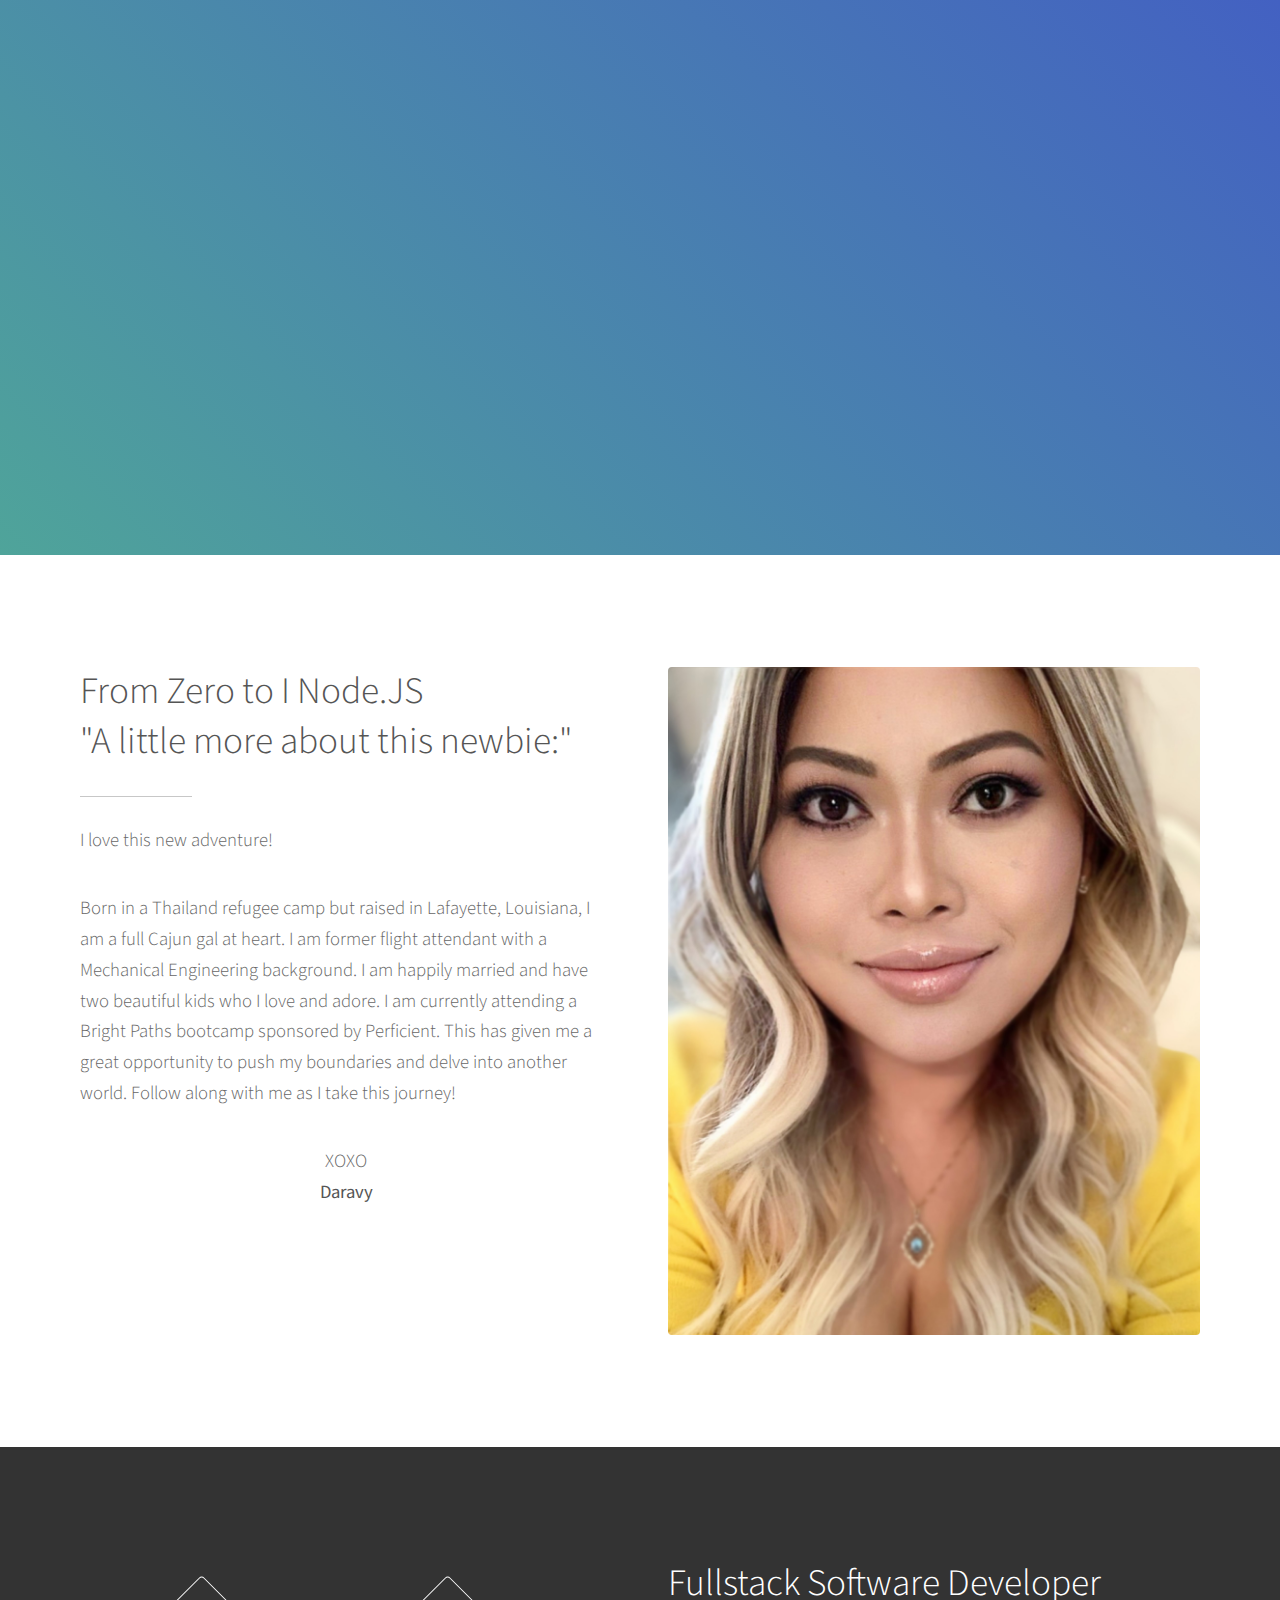
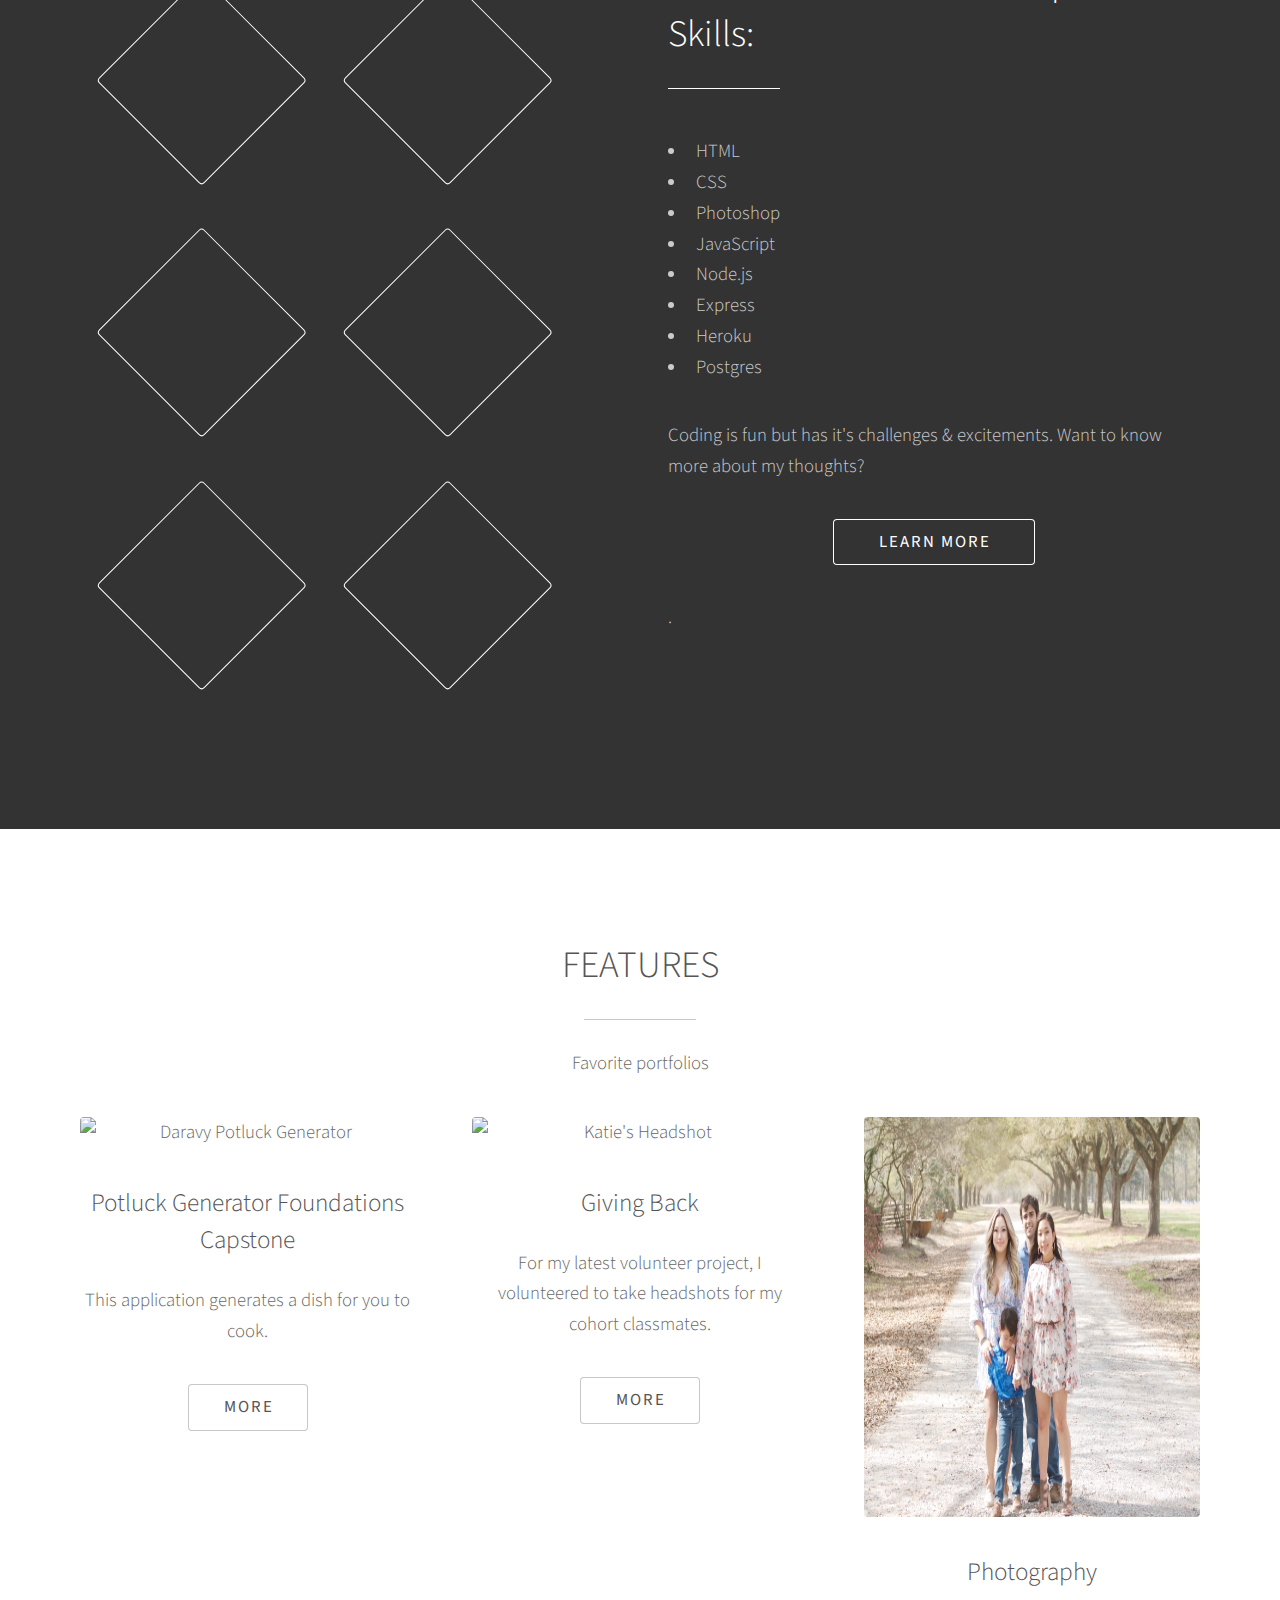
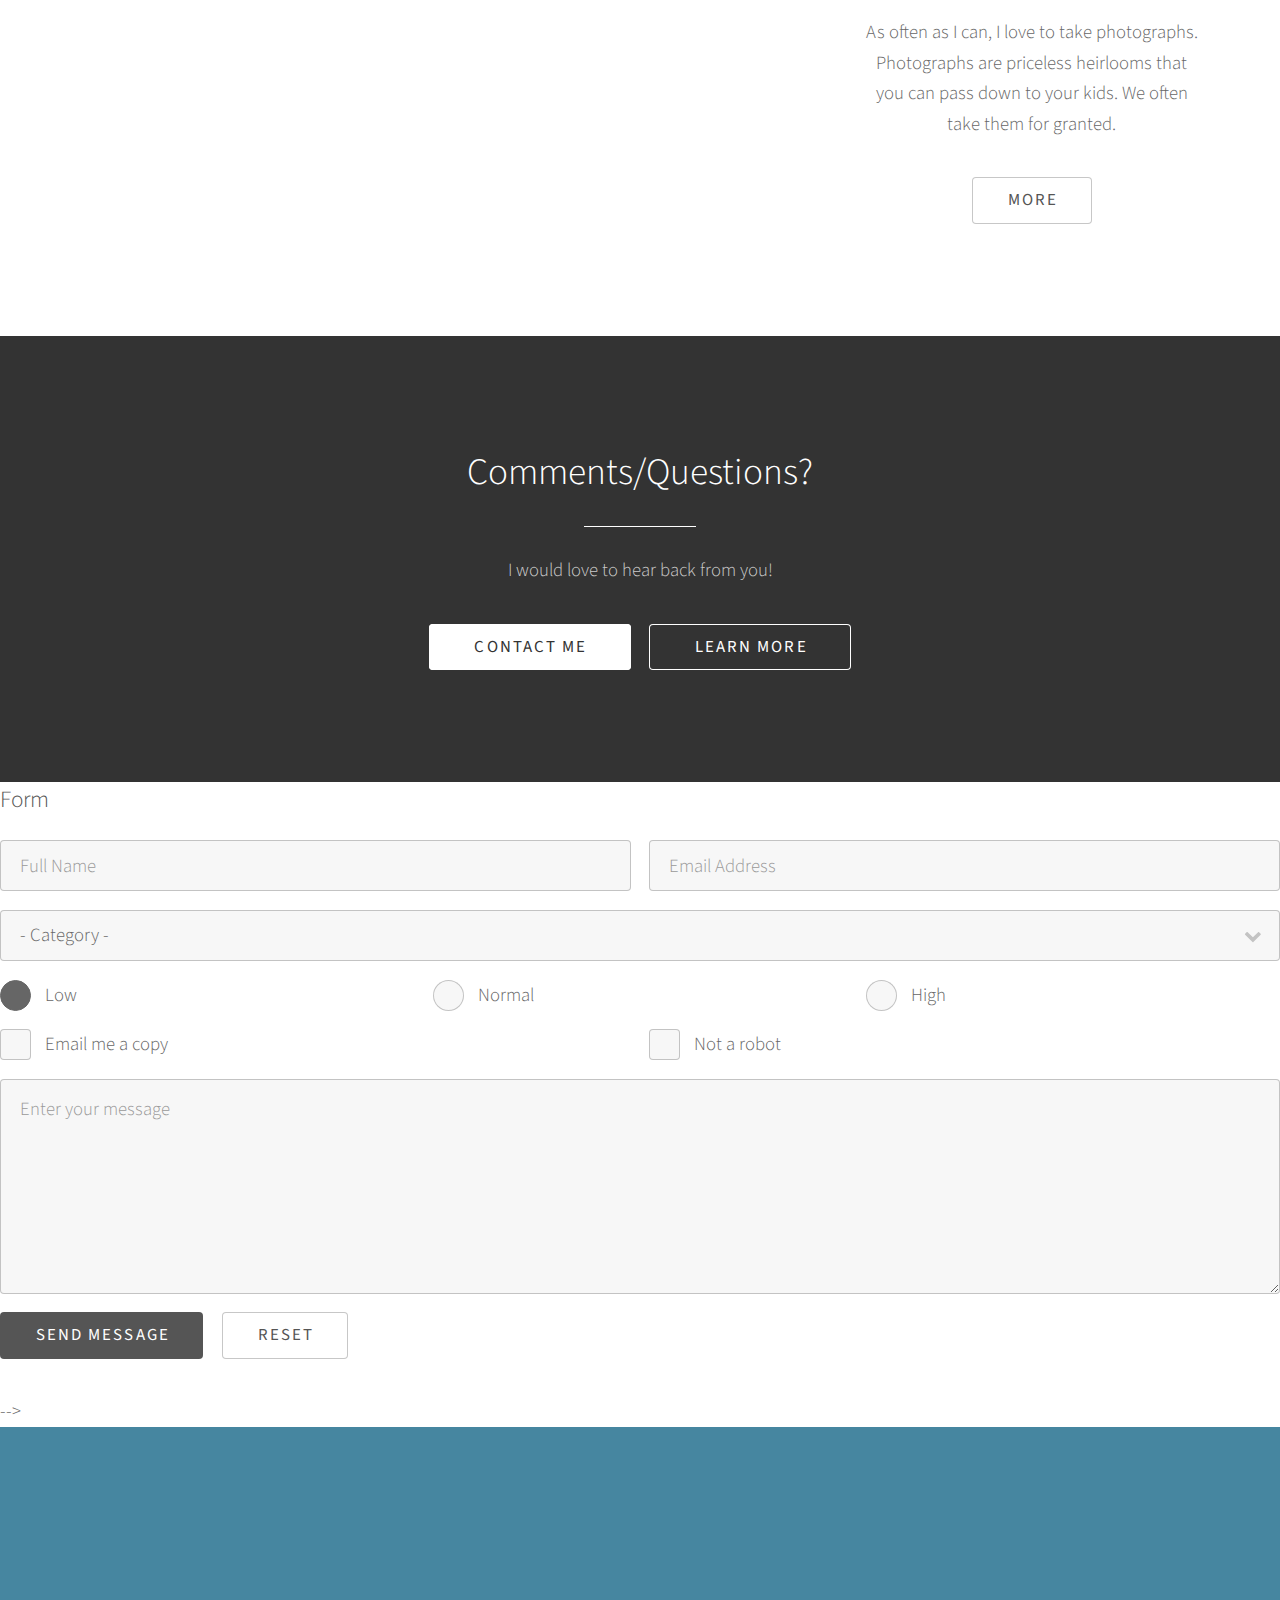
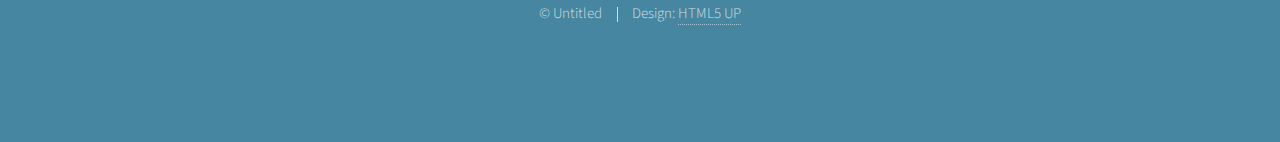
==== commit 126ec54a: "Revised pop up form button" ====
--- a/index.html
+++ b/index.html
@@ -134,7 +134,7 @@
 					</header>
 					<p>I would love to hear back from you!</p>
 					<ul class="actions special">
-						<li class="button wide primary" id="myForm" onclick="openForm()">Contact Me</a></li>
+						<li class="button wide primary" id="myForm" onclick="openForm();">Contact Me</a></li>
 						<li><a href="./blogs/beforeBootcamp.html" class="button wide">Learn More</a></li>
 					</ul>
 				</div>
@@ -382,18 +382,17 @@
 					<div class="form-popup" id="myForm">
 						<!--style="display: block;"-->
 						<h4>Form</h4>
-						<form target="_blank" action="https://formsubmit.co/derouen.daravy@gmail.com" method="POST" class="form-container">
+						<form target="_blank" action="https://formsubmit.co/derouen.daravy@gmail.com" method="POST" id="myForm">
 
 							<div class="row gtr-uniform gtr-50">
 								<div class="col-6 col-12-xsmall">
-									<button class="close-button">&times;</button>
 									<input type="text" name="name" id="name" value="" placeholder="Full Name" required />
 								</div>
 								<div class="col-6 col-12-xsmall">
 									<input type="email" name="email" id="email" value="" placeholder="Email Address" required />
 								</div>
 								<div class="col-12">
-									<select name="category" id="category">
+									<select name="category" id="category" required>
 										<option value="">- Category -</option>
 										<option value="1">Work</option>
 										<option value="1">Networking</option>
@@ -419,7 +418,7 @@
 									<label for="demo-copy">Email me a copy</label>
 								</div>
 								<div class="col-6 col-12-small">
-									<input type="checkbox" id="human" name="human" checked>
+									<input type="checkbox" id="human" name="human" required>
 									<label for="human">Not a robot</label>
 								</div>
 								<div class="col-12">
@@ -476,18 +475,18 @@
 			</section>
 
 		<!-- Scripts -->
-		<script>
+		<!--script>
 
 				function openForm() {
-					//alert("Openform clicked!")
-  				document.getElementById("myForm").style.display = 'block';
+					alert("Openform clicked!")
+  				document.getElementById("myForm").style.display = '';
 				}// changed from "block" to ''
 
 				function closeForm() {
   				document.getElementById("myForm").style.display = "none";
 				}
 
-		</script>
+		</script-->
 
 
 			<script src="assets/js/jquery.min.js"></script>
--- a/assets/css/main.css
+++ b/assets/css/main.css
@@ -3526,9 +3526,9 @@
 	  }
 
 	  
-/* The popup form - hidden by default */
+/* The popup form - hidden by default 
 .form-popup {
-	display: block;
+	display: none;
 	position: fixed;
 	bottom: 0;
 	right: 15px;
@@ -3536,14 +3536,14 @@
 	z-index: 9;
   }
   
-  /* Add styles to the form container */
+  /* Add styles to the form container 
   .form-container {
 	max-width: 300px;
 	padding: 10px;
 	background-color: white;
   }
   
-  /* Full-width input fields */
+  /* Full-width input fields 
   .form-container input[type=text], .form-container input[type=password] {
 	width: 100%;
 	padding: 15px;
@@ -3552,13 +3552,13 @@
 	background: #f1f1f1;
   }
   
-  /* When the inputs get focus, do something */
+  /* When the inputs get focus, do something 
   .form-container input[type=text]:focus, .form-container input[type=password]:focus {
 	background-color: #ddd;
 	outline: none;
   }
   
-  /* Set a style for the submit/login button */
+  /* Set a style for the submit/login button 
   .form-container .btn {
 	background-color: #04AA6D;
 	color: white;
@@ -3569,13 +3569,5 @@
 	margin-bottom:10px;
 	opacity: 0.8;
   }
-  
-  /* Add a red background color to the cancel button */
-  .form-container .cancel {
-	background-color: red;
-  }
-  
-  /* Add some hover effects to buttons */
-  .form-container .btn:hover, .open-button:hover {
-	opacity: 1;
-  }+*/
+  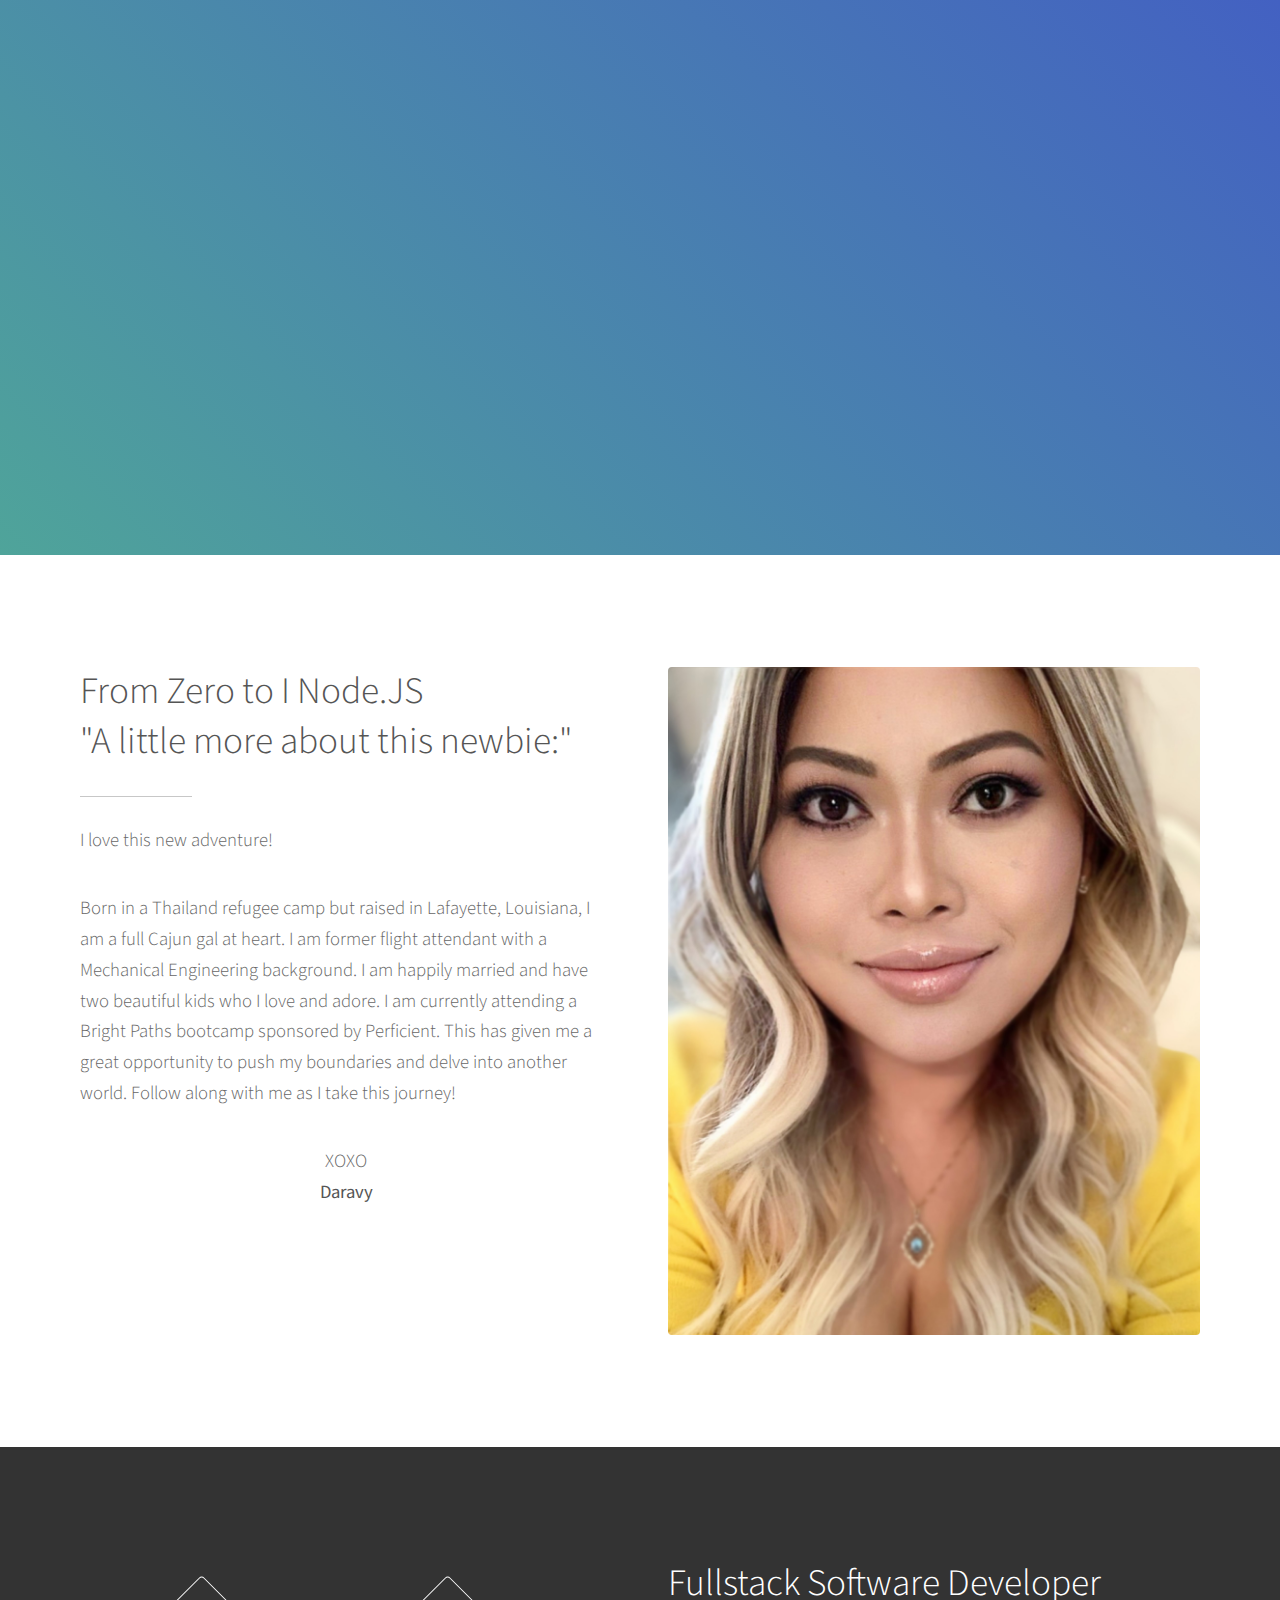
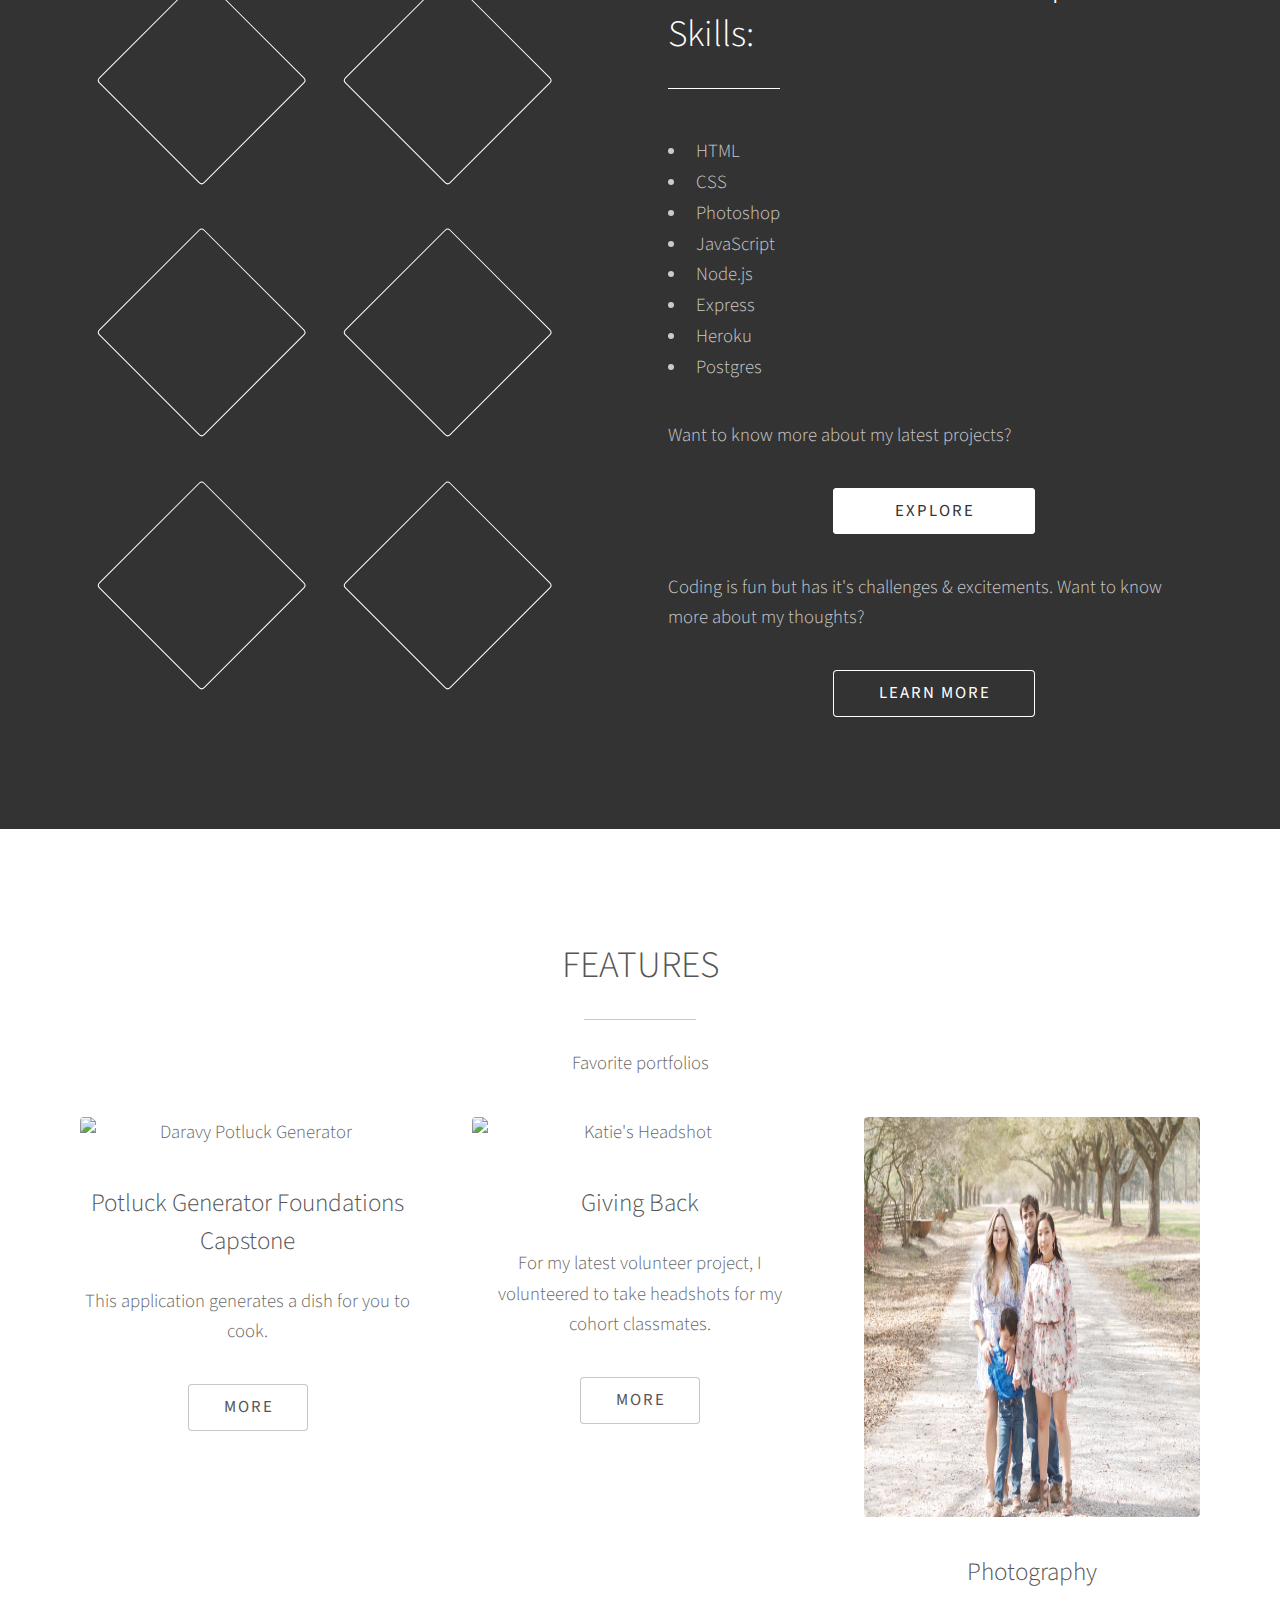
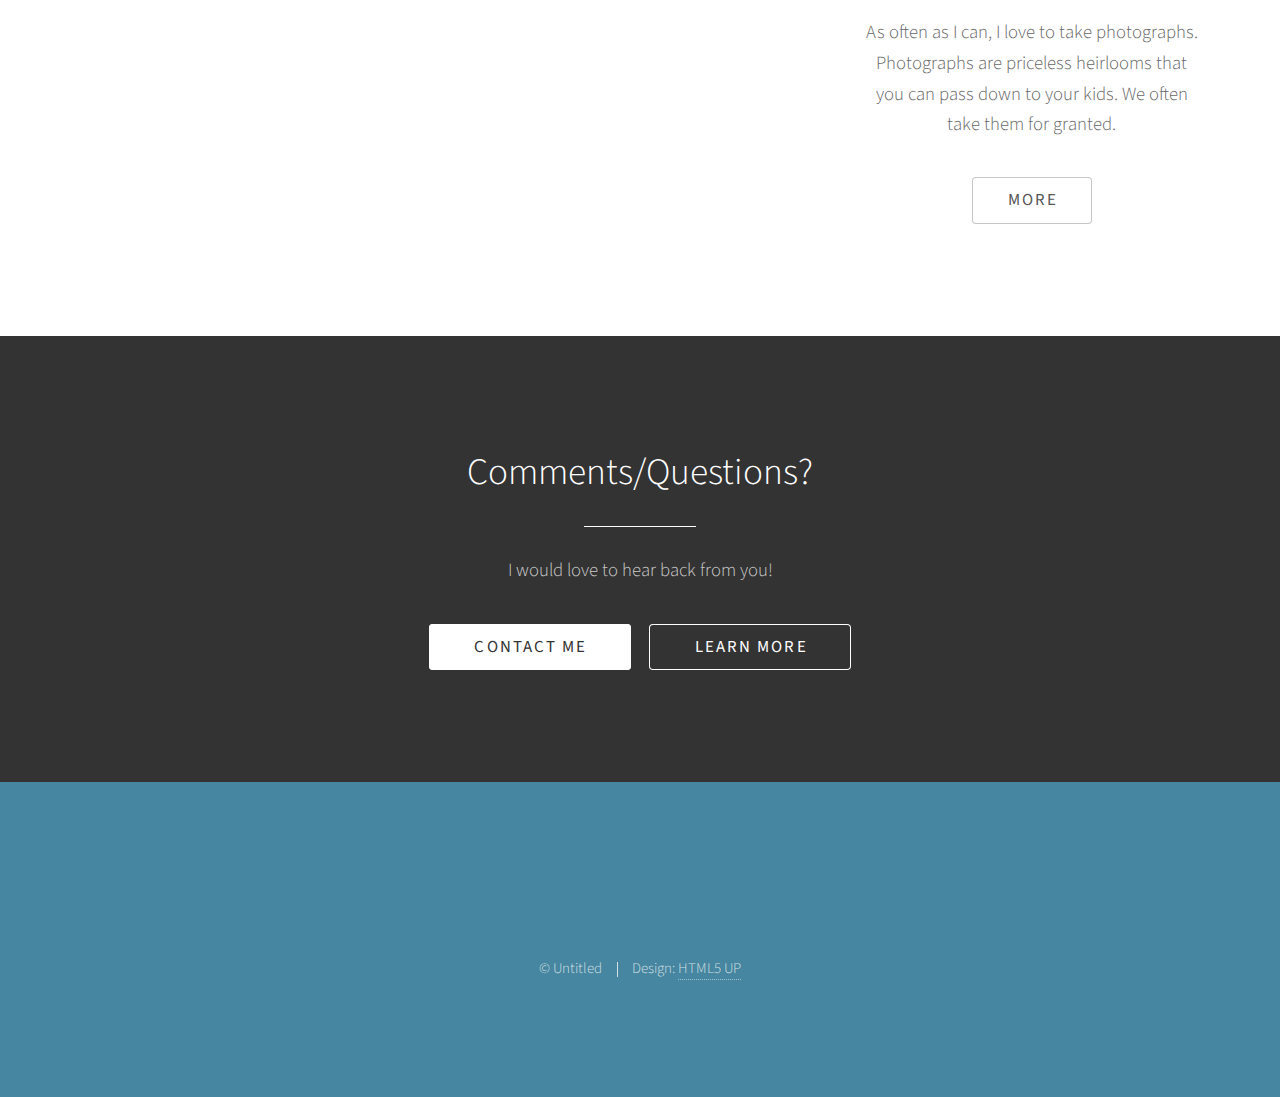
==== commit 86e5081d: "Revise buttons" ====
--- a/index.html
+++ b/index.html
@@ -77,14 +77,18 @@
 									<li>Postgres</li>
 								</ul>
 							</p>
+							<p>Want to know more about my latest projects?</p>
+
+							<ul class="actions special">
+								<li><a href="https://github.com/daravyderouen?tab=repositories" class="button wide primary">Explore</a></li>
+							</ul>
 
 							<p>Coding is fun but has it's challenges & excitements. Want to know more about my thoughts?</p>
 							<ul class="actions special">
 								<li><a href="./blogs/beforeBootcamp.html" class="button wide">Learn More</a></li>
 							</ul>
 
-							.</p>
-							<p></p>
+							
 						</div>
 					</div>
 				</div>
@@ -134,7 +138,7 @@
 					</header>
 					<p>I would love to hear back from you!</p>
 					<ul class="actions special">
-						<li class="button wide primary" id="myForm" onclick="openForm();">Contact Me</a></li>
+						<li><a href="form.html" class="button wide primary" id="myForm" onclick="openForm();">Contact Me</a></li>
 						<li><a href="./blogs/beforeBootcamp.html" class="button wide">Learn More</a></li>
 					</ul>
 				</div>
@@ -379,9 +383,9 @@
 							<li><span class="button disabled">Disabled</span></li>
 						</ul>
 					</section-->
-					<div class="form-popup" id="myForm">
+					<!--div class="form-popup" id="myForm">
 						<!--style="display: block;"-->
-						<h4>Form</h4>
+						<!--h4>Form</h4>
 						<form target="_blank" action="https://formsubmit.co/derouen.daravy@gmail.com" method="POST" id="myForm">
 
 							<div class="row gtr-uniform gtr-50">
@@ -398,13 +402,13 @@
 										<option value="1">Networking</option>
 										<option value="1">Personal</option>
 										<!--option value="1">Human Resources</option-->
-									</select>
+									<!--/select>
 								</div>
 								<div class="col-4 col-12-small">
 									<input type="radio" id="priority-low" name="priority" checked>
 									<label for="priority-low">Low</label>
 									<!--took the "demo-" out of ids properties"-->
-								</div>
+								<!--/div>
 								<div class="col-4 col-12-small">
 									<input type="radio" id="priority-normal" name="priority">
 									<label for="demo-priority-normal">Normal</label>
@@ -433,7 +437,7 @@
 							</div>
 						</form>
 				
-					</div>
+					</div-->
 
 					<!--section>
 						<h4>Image</h4>
@@ -459,7 +463,7 @@
 
 				</div>
 			</section-->
-		-->
+		
 
 		<!-- Footer -->
 			<section id="footer">
--- a/assets/css/main.css
+++ b/assets/css/main.css
@@ -3526,9 +3526,10 @@
 	  }
 
 	  
-/* The popup form - hidden by default 
+/* The popup form - hidden by default */
 .form-popup {
 	display: none;
+	color: black;
 	position: fixed;
 	bottom: 0;
 	right: 15px;
@@ -3536,14 +3537,15 @@
 	z-index: 9;
   }
   
-  /* Add styles to the form container 
+  /* Add styles to the form container */ 
   .form-container {
-	max-width: 300px;
+	max-width: 600px;
+	max-height: 700px;
 	padding: 10px;
 	background-color: white;
   }
   
-  /* Full-width input fields 
+  /* Full-width input fields */
   .form-container input[type=text], .form-container input[type=password] {
 	width: 100%;
 	padding: 15px;
@@ -3552,13 +3554,13 @@
 	background: #f1f1f1;
   }
   
-  /* When the inputs get focus, do something 
+  /* When the inputs get focus, do something */
   .form-container input[type=text]:focus, .form-container input[type=password]:focus {
 	background-color: #ddd;
 	outline: none;
   }
   
-  /* Set a style for the submit/login button 
+  /* Set a style for the submit/login button */
   .form-container .btn {
 	background-color: #04AA6D;
 	color: white;
@@ -3569,5 +3571,5 @@
 	margin-bottom:10px;
 	opacity: 0.8;
   }
-*/
+
   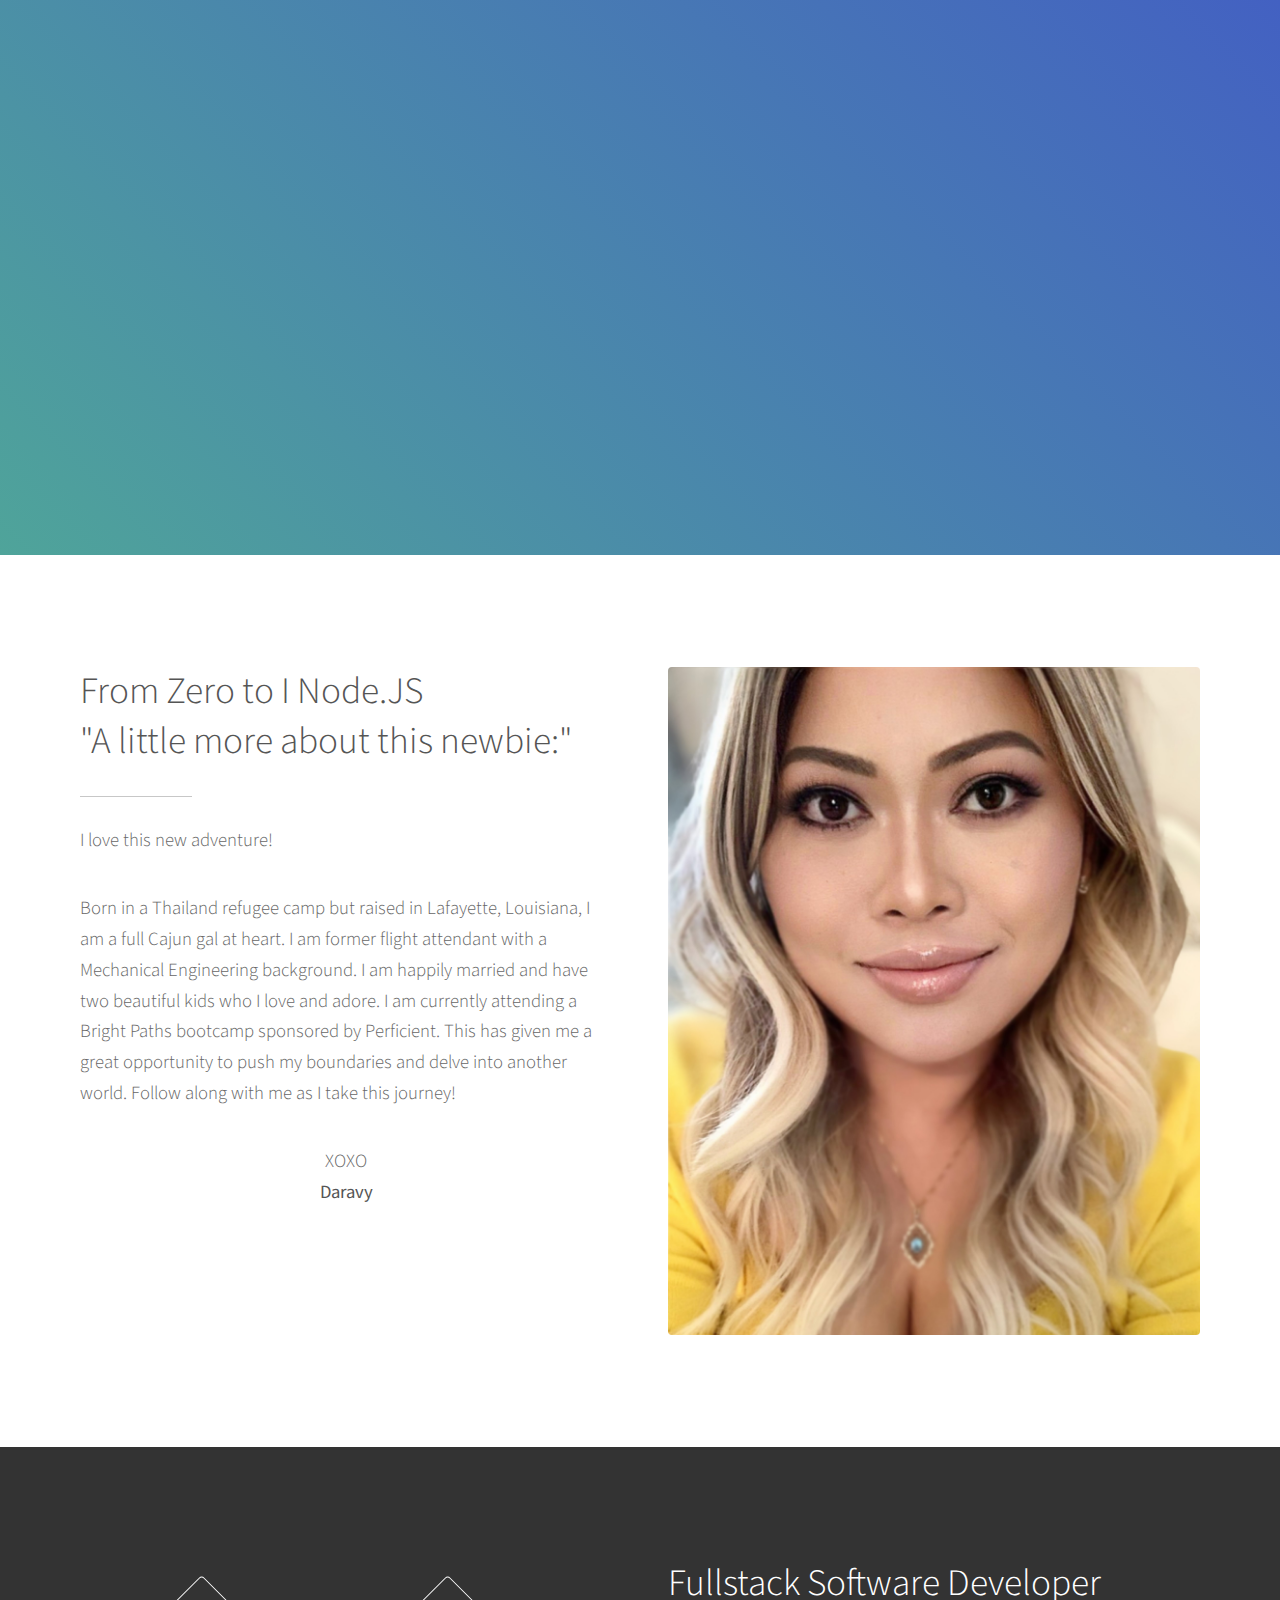
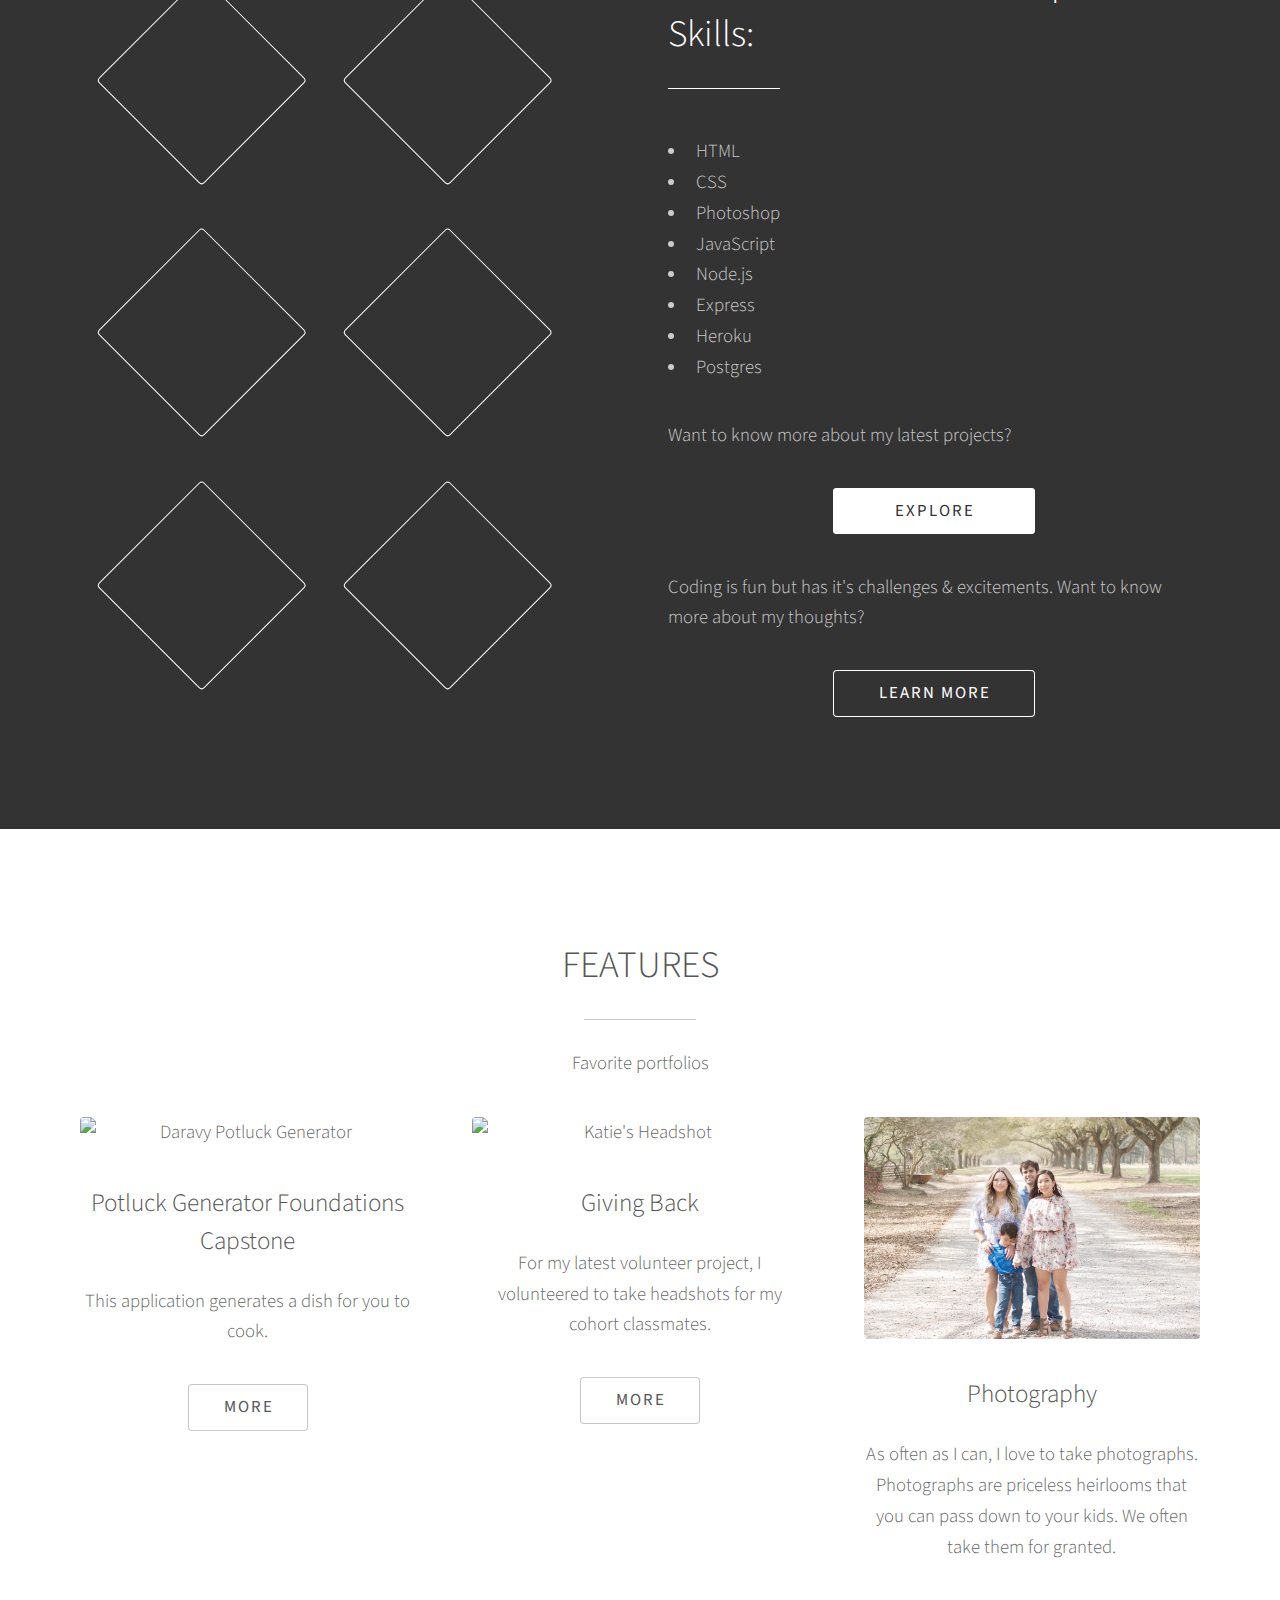
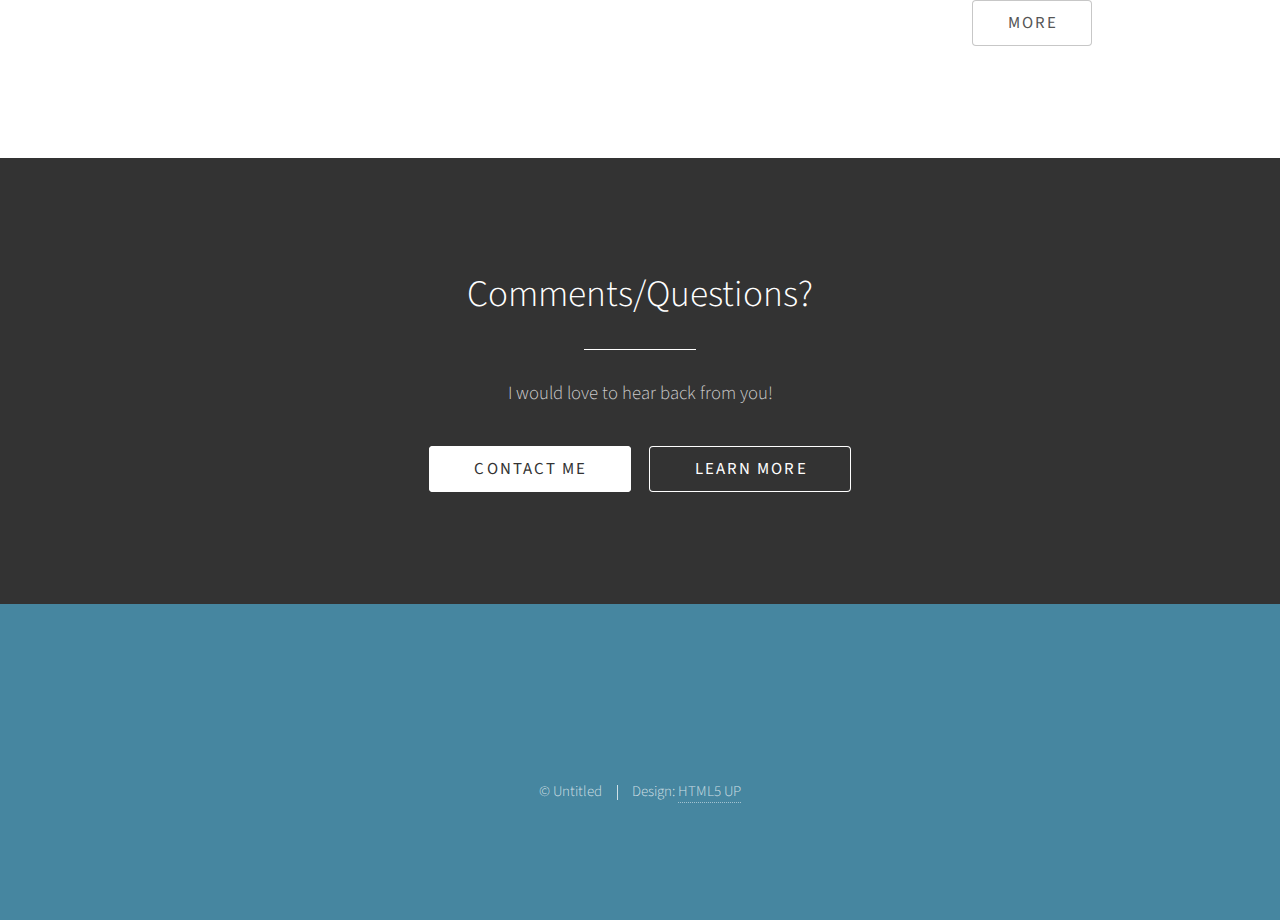
==== commit 90785ce5: "changed paths" ====
--- a/index.html
+++ b/index.html
@@ -15,7 +15,7 @@
 				<div class="inner">
 					<span class="icon solid major fa-cloud"></span>
 					<h1>Hi, I'm <strong>Daravy</strong><br />
-					<a href="">Welcome to my site!</a>.</h1>
+					<a href="https://daravyderouen.github.io/">Welcome to my site!</a></h1>
 					<p><br />
 					</p>
 					<ul class="actions special">
@@ -30,7 +30,7 @@
 					<div class="row gtr-150">
 						<div class="col-6 col-12-medium">
 							<header class="major">
-								<h2>From Zero to I Node.JS<br />
+								<h2>From Zero to I Node.JS<br>
 								"A little more about this newbie:"</h2>
 							</header>
 							<p>I love this new adventure!</p>
@@ -119,7 +119,7 @@
 							</ul>
 						</div>
 						<div class="col-4 col-12-medium">
-							<span class="image fit"><img src="images/derouen_family.JPG" width="800px" height="400px" alt="DeRouen" /></span>
+							<span class="image fit"><img src="images/derouen_family.JPG"  alt="DeRouen" /></span>
 							<h3>Photography</h3>
 							<p>As often as I can, I love to take photographs. Photographs are priceless heirlooms that you can pass down to your kids. We often take them for granted.</p>
 							<ul class="actions special">
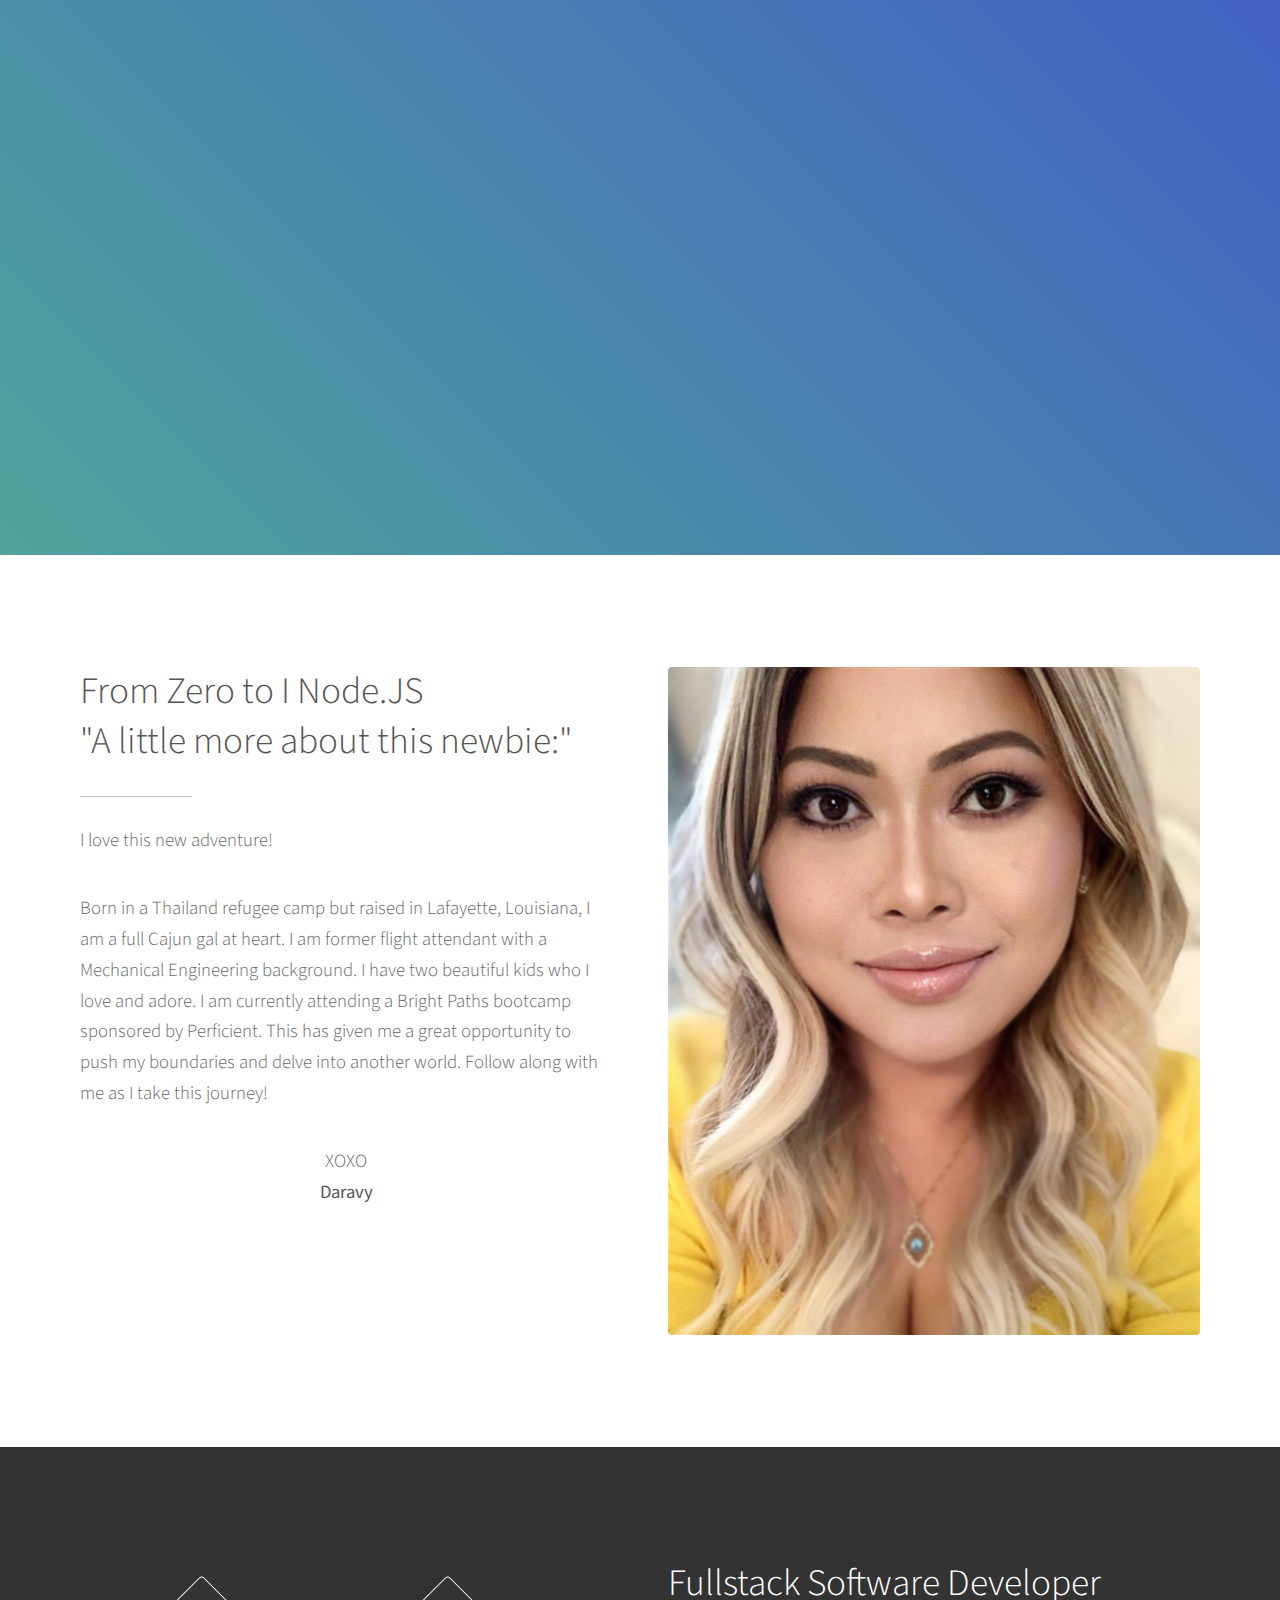
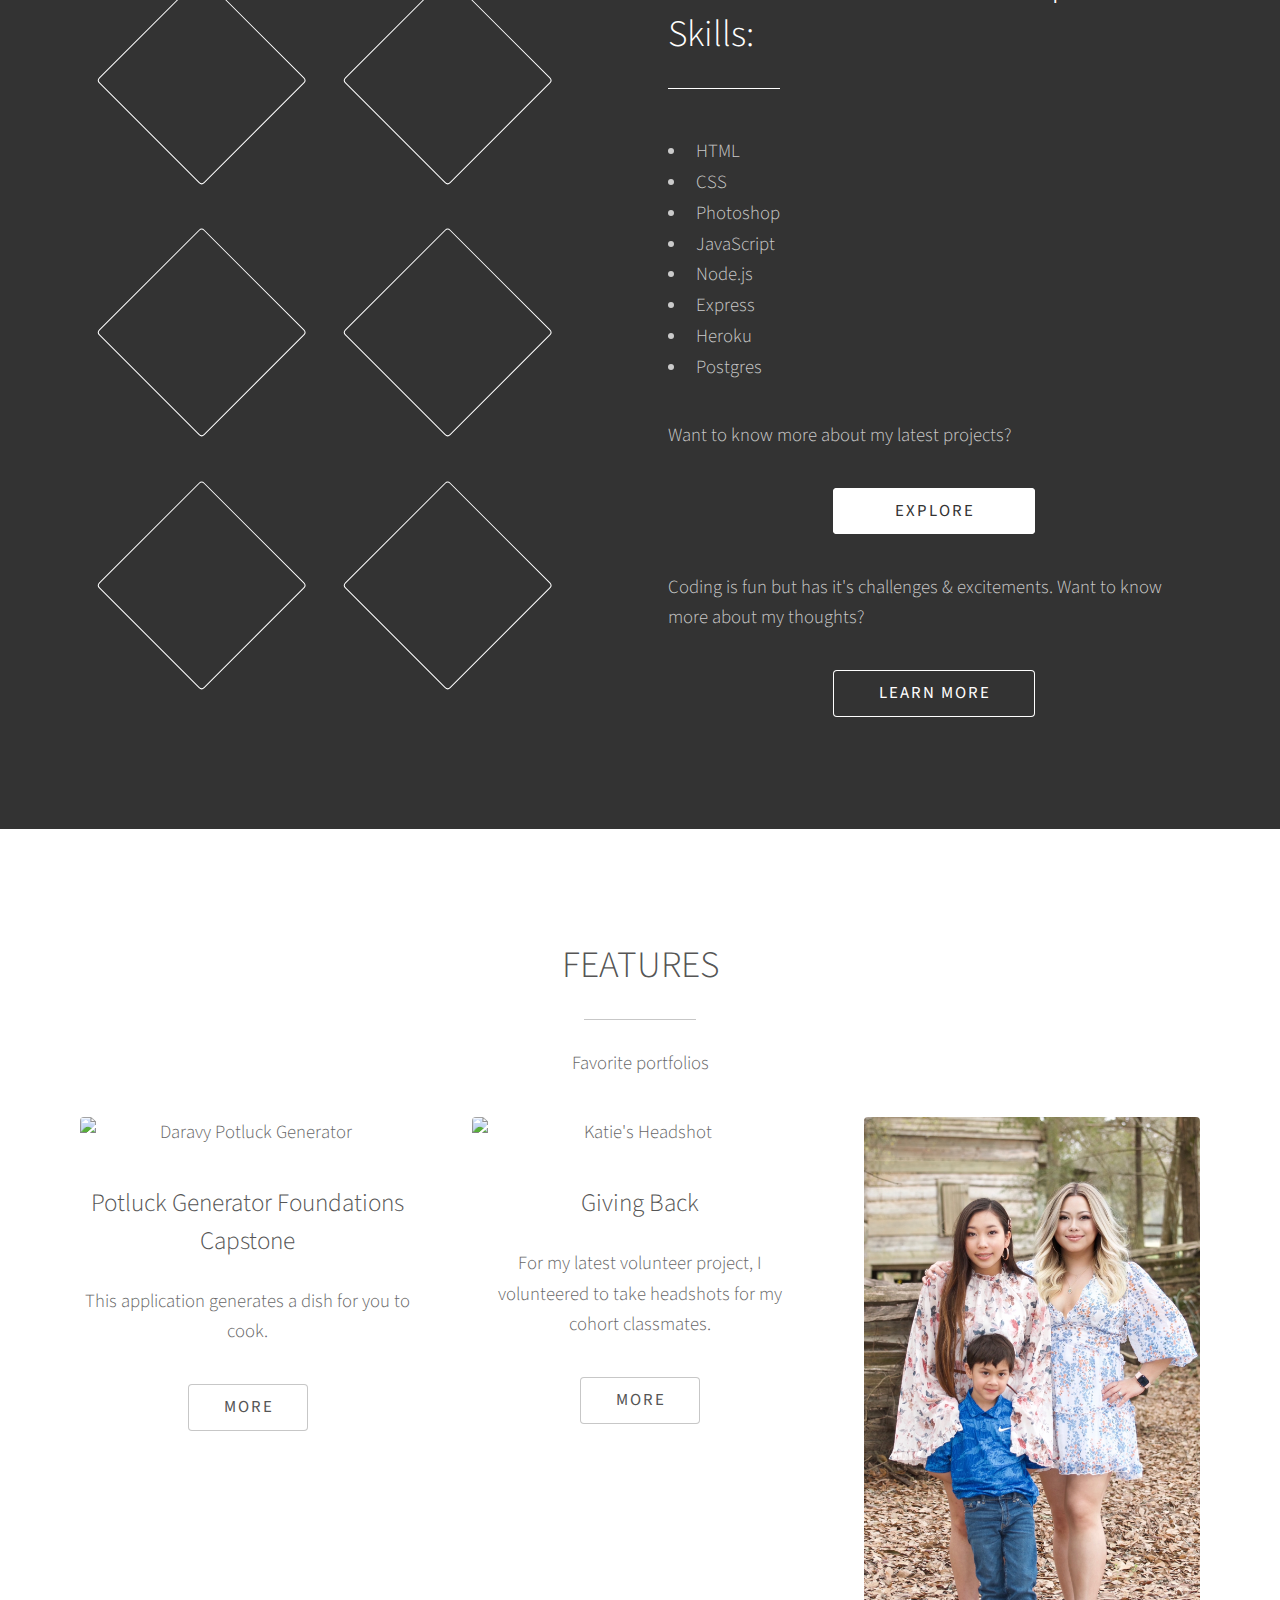
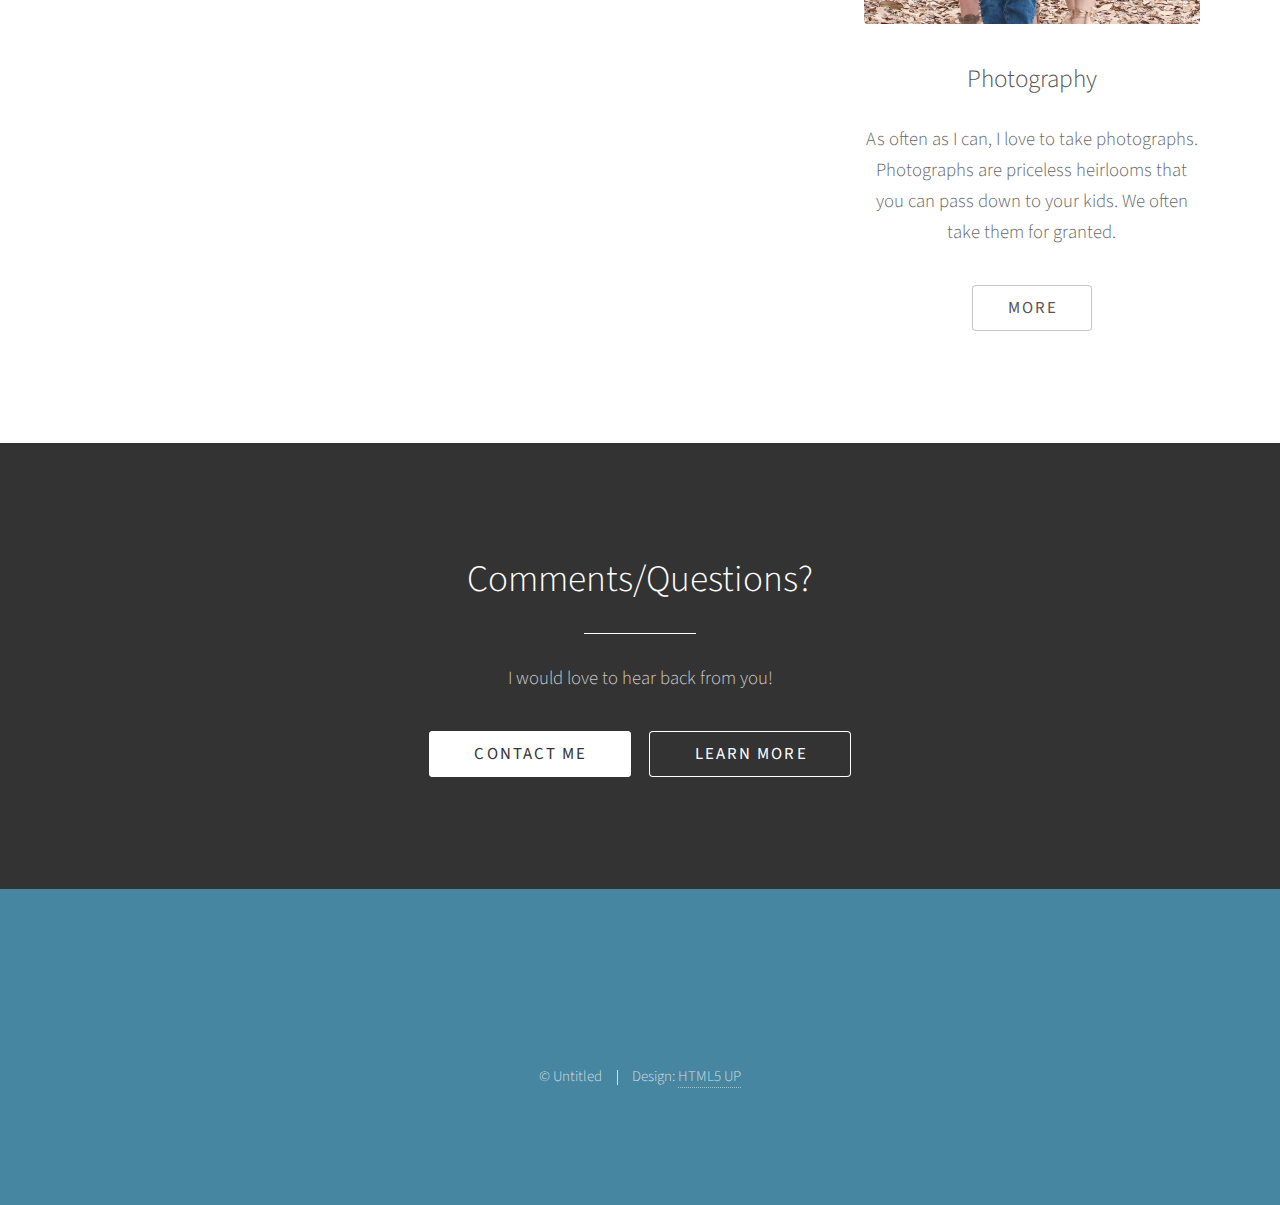
==== commit 35023779: "Revised index.html" ====
--- a/index.html
+++ b/index.html
@@ -34,7 +34,7 @@
 								"A little more about this newbie:"</h2>
 							</header>
 							<p>I love this new adventure!</p>
-							<p>Born in a Thailand refugee camp but raised in Lafayette, Louisiana, I am a full Cajun gal at heart. I am former flight attendant with a Mechanical Engineering background. I am happily married and have two beautiful kids who I love and adore. I am currently attending a Bright Paths bootcamp sponsored by Perficient. This has given me a great opportunity to push my boundaries and delve into another world. Follow along with me as I take this journey!</p>
+							<p>Born in a Thailand refugee camp but raised in Lafayette, Louisiana, I am a full Cajun gal at heart. I am former flight attendant with a Mechanical Engineering background. I have two beautiful kids who I love and adore. I am currently attending a Bright Paths bootcamp sponsored by Perficient. This has given me a great opportunity to push my boundaries and delve into another world. Follow along with me as I take this journey!</p>
 
 							<p style="text-align: center;">XOXO<br>
 							<span style="color:aqua;"><b>Daravy</b></span></p>
@@ -80,7 +80,7 @@
 							<p>Want to know more about my latest projects?</p>
 
 							<ul class="actions special">
-								<li><a href="https://github.com/daravyderouen?tab=repositories" class="button wide primary">Explore</a></li>
+								<li><a href="https://github.com/daravyderouen?tab=repositories" target="_blank" class="button wide primary">Explore</a></li>
 							</ul>
 
 							<p>Coding is fun but has it's challenges & excitements. Want to know more about my thoughts?</p>
@@ -103,11 +103,11 @@
 					<p>Favorite portfolios</p>
 					<div class="row gtr-150">
 						<div class="col-4 col-12-medium">
-							<span class="image fit"><img src="images/potluckCapstone.jpg" alt="Daravy Potluck Generator" /></span>
+							<span class="image fit"><img src="images/potluckCapstone.jpg" target="_blank" alt="Daravy Potluck Generator" /></span>
 							<h3>Potluck Generator Foundations Capstone</h3>
 							<p>This application generates a dish for you to cook.</p>
 							<ul class="actions special">
-								<li><a href="https://potluck-capstone-daravy.herokuapp.com/" class="button">More</a></li>
+								<li><a href="https://potluck-capstone-daravy.herokuapp.com/" target="_blank" class="button">More</a></li>
 							</ul>
 						</div>
 						<div class="col-4 col-12-medium">
@@ -119,7 +119,7 @@
 							</ul>
 						</div>
 						<div class="col-4 col-12-medium">
-							<span class="image fit"><img src="images/derouen_family.JPG"  alt="DeRouen" /></span>
+							<span class="image fit"><img src="images/IMG_9774.JPG"  alt="Mi Familia" /></span>
 							<h3>Photography</h3>
 							<p>As often as I can, I love to take photographs. Photographs are priceless heirlooms that you can pass down to your kids. We often take them for granted.</p>
 							<ul class="actions special">
@@ -468,7 +468,7 @@
 		<!-- Footer -->
 			<section id="footer">
 				<ul class="icons">
-					<li><a href="#" class="icon brands alt fa-twitter"><span class="label">Twitter</span></a></li>
+					<li><a href="https://twitter.com/DaravyCodes" class="icon brands alt fa-twitter"><span class="label">Twitter</span></a></li>
 			
 					<li><a href="https://github.com/daravyderouen" class="icon brands alt fa-github"><span class="label">GitHub</span></a></li>
 					<li><a href="https://www.linkedin.com/in/daravy/" class="icon solid alt fa-linkedin"><span class="label">LinkedIn</span></a></li>
